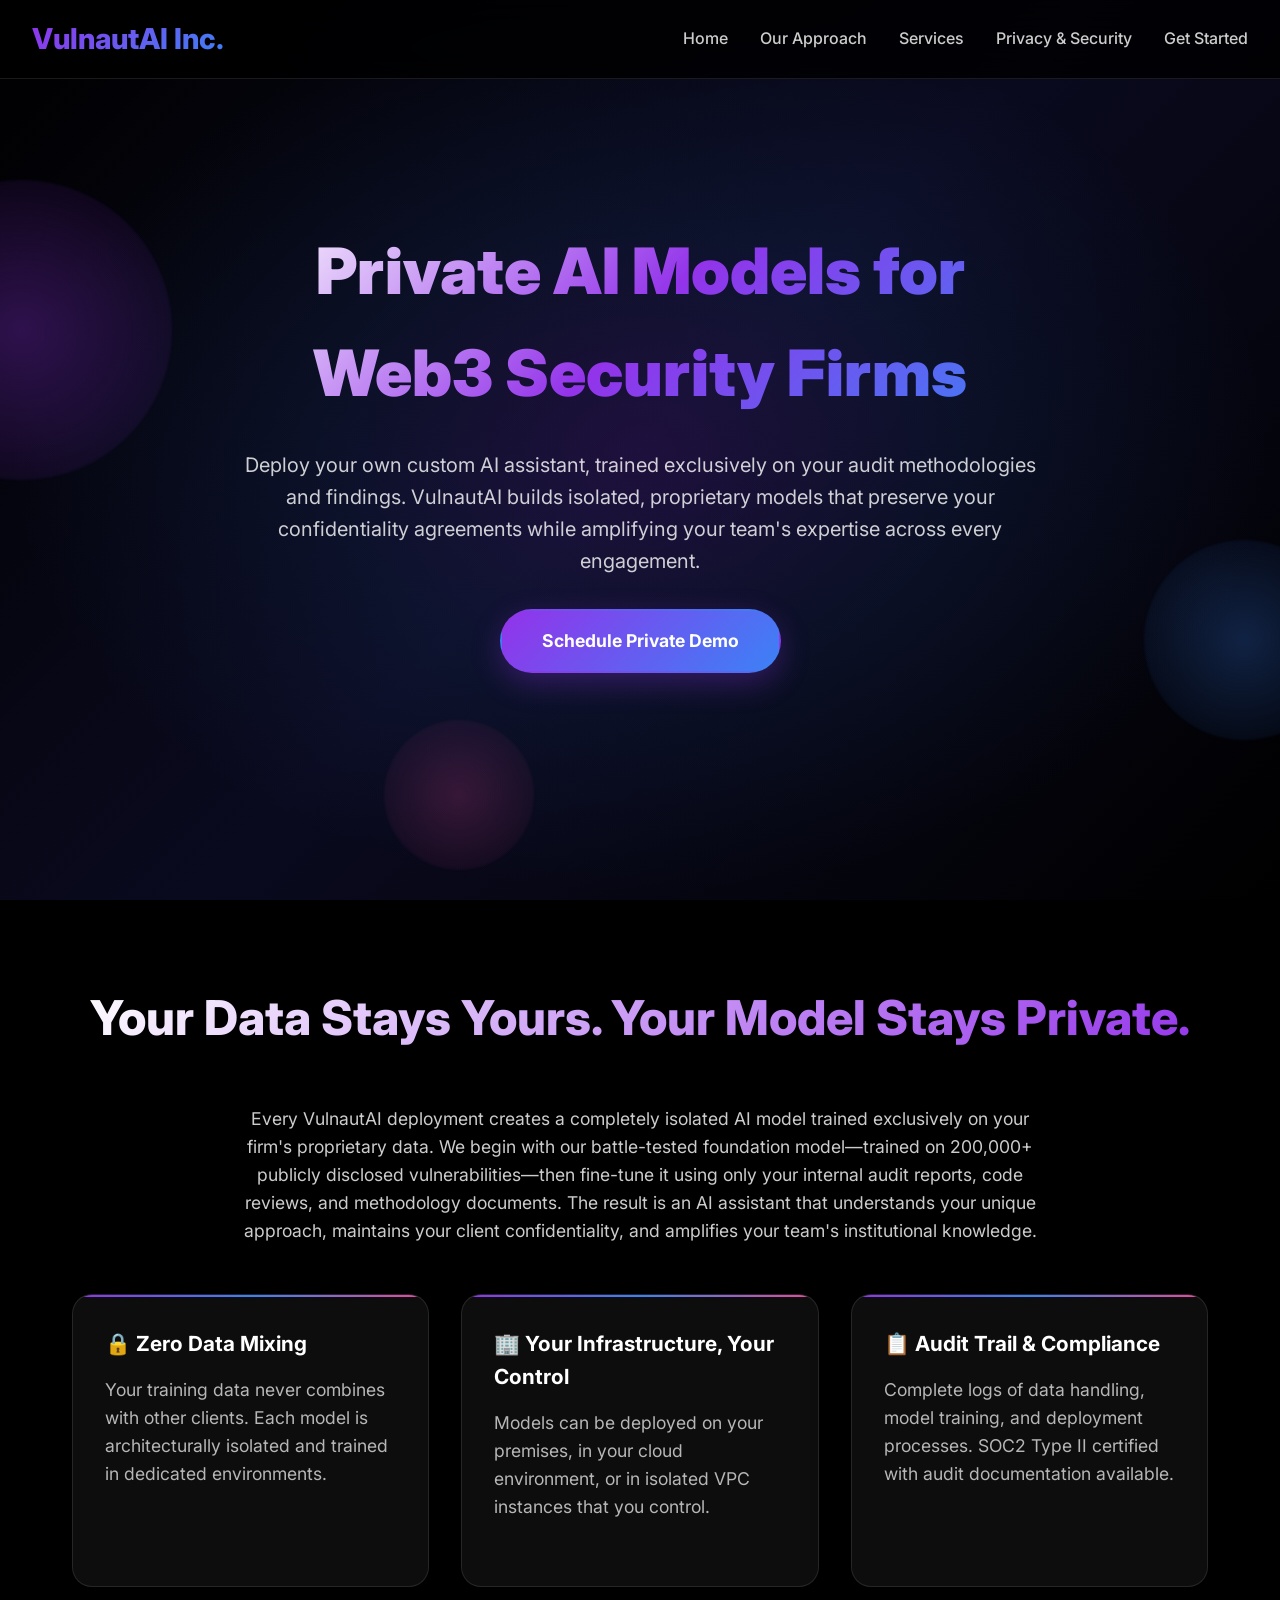
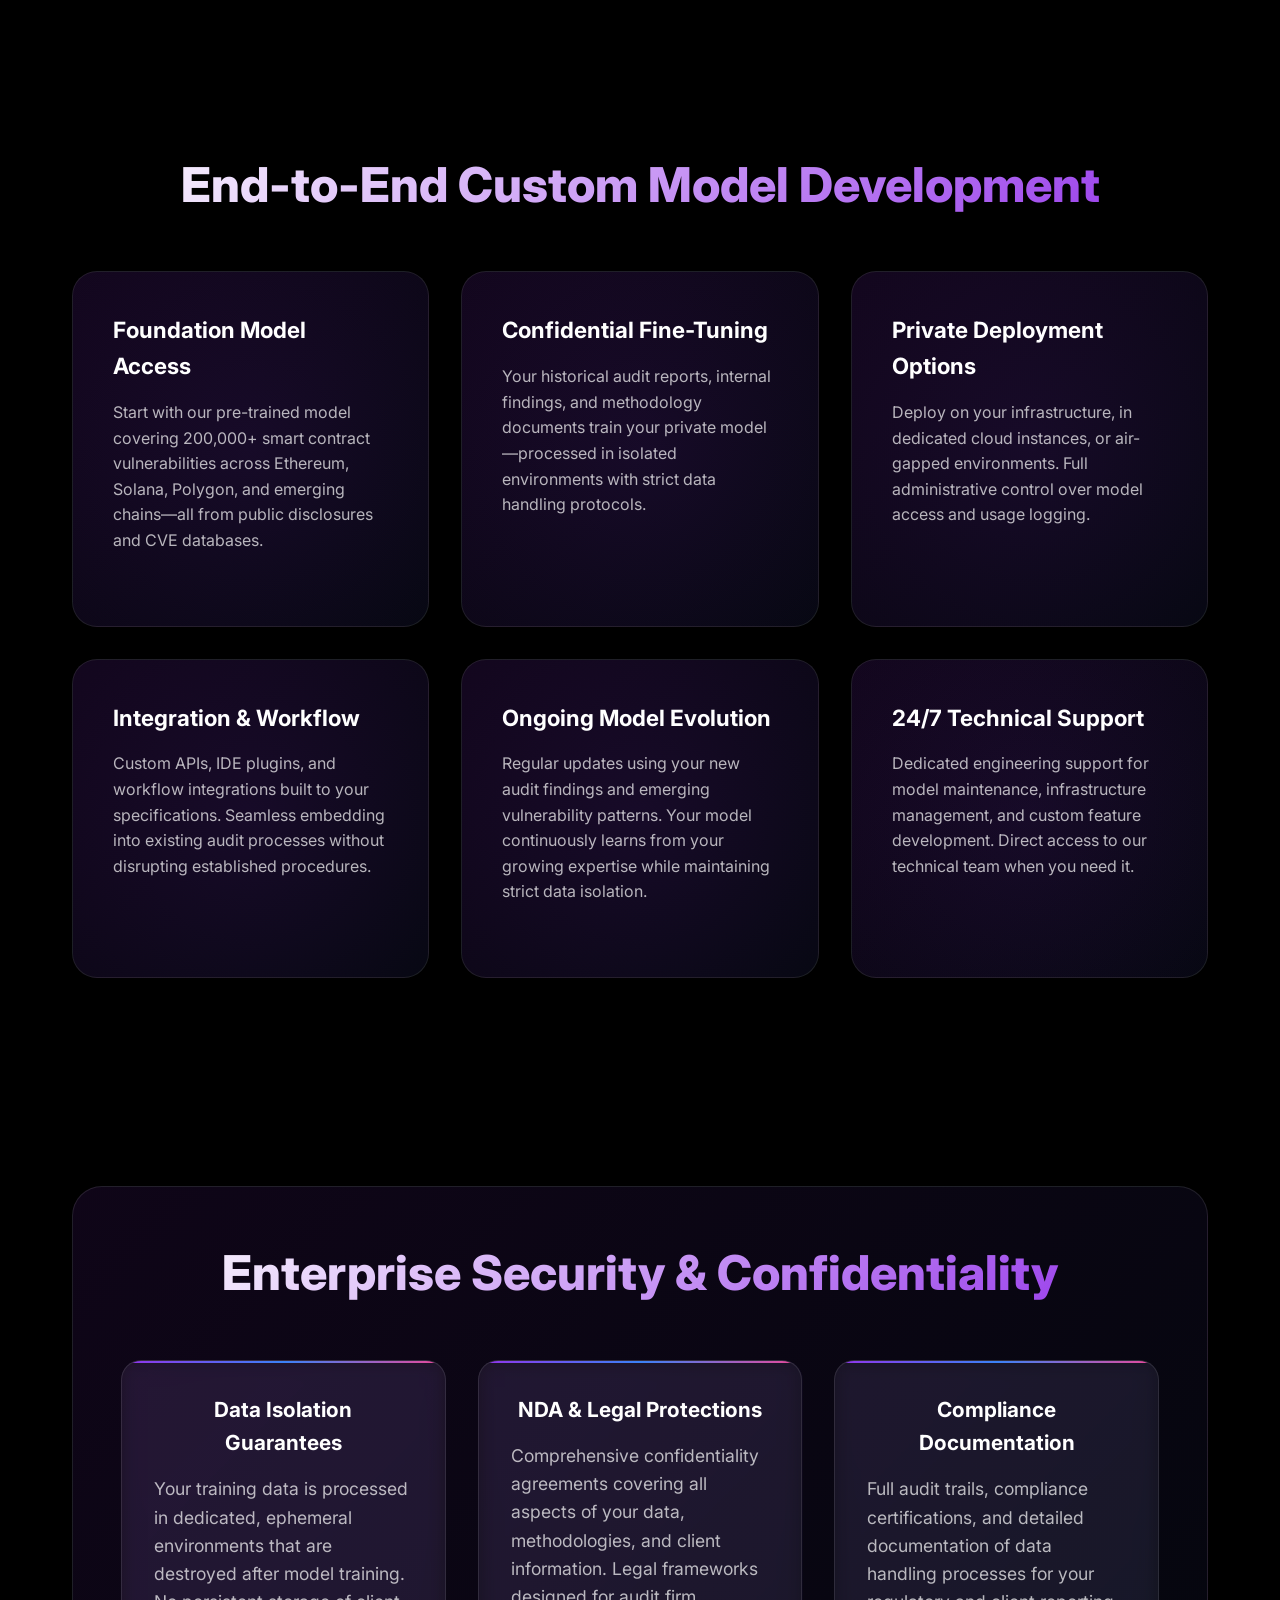
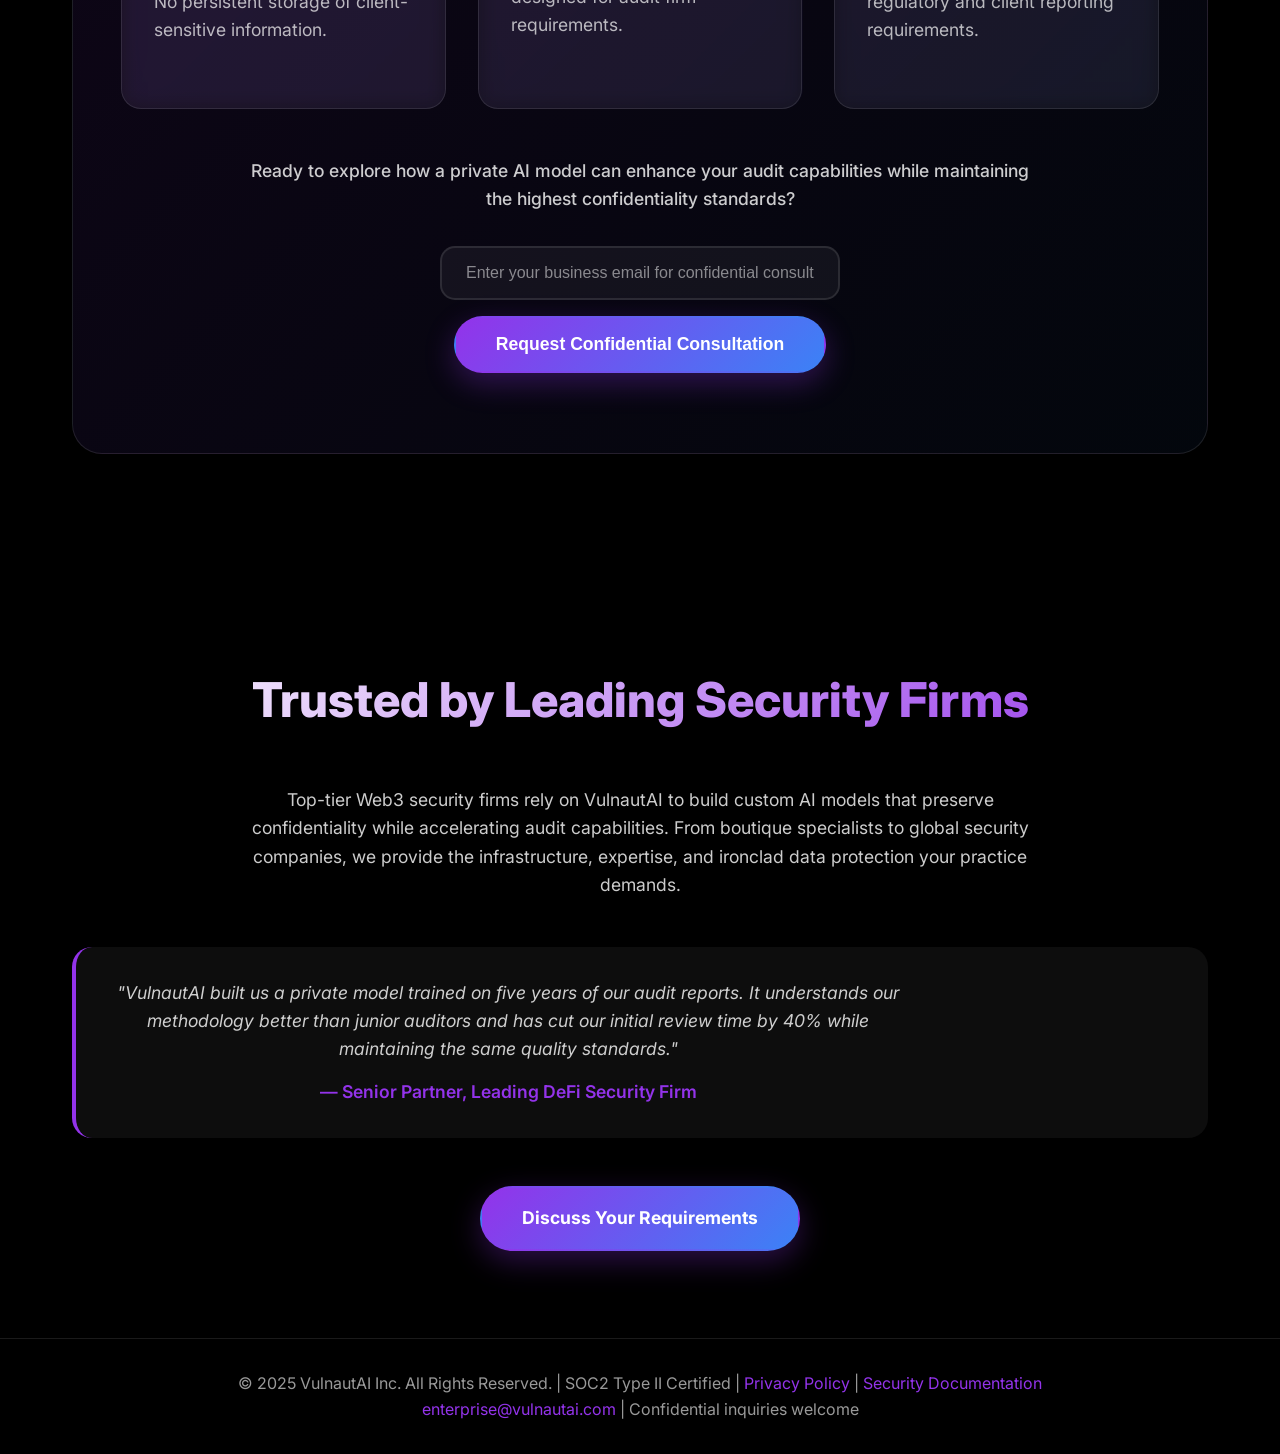
==== index.html @ 88ca1e5f "Added professional polish" ====
<!DOCTYPE html>
<html lang="en">
<head>
    <meta charset="UTF-8">
    <meta name="viewport" content="width=device-width, initial-scale=1.0">
    <title>VulnautAI Inc. - Enterprise AI Models for Web3 Security Firms</title>
    <link rel="icon" type="image/png" href="favicon.png"/>
    <link href="https://fonts.googleapis.com/css2?family=Inter:wght@300;400;500;600;700;800;900&family=JetBrains+Mono:wght@400;500;600;700&display=swap" rel="stylesheet">
    <style>
        /* Reset and base styles */
        * {
            margin: 0;
            padding: 0;
            box-sizing: border-box;
        }

        body {
            font-family: 'Inter', sans-serif;
            background: #000;
            color: #fff;
            overflow-x: hidden;
            line-height: 1.6;
        }

        /* Animated background */
        .bg-animation {
            position: fixed;
            top: 0;
            left: 0;
            width: 100%;
            height: 100%;
            z-index: -1;
            background: radial-gradient(ellipse at center, 
                rgba(147, 51, 234, 0.15) 0%, 
                rgba(59, 130, 246, 0.08) 35%, 
                transparent 70%),
                linear-gradient(135deg, #000 0%, #0a0a1f 50%, #000 100%);
        }

        .floating-orbs {
            position: absolute;
            width: 100%;
            height: 100%;
            overflow: hidden;
        }

        .orb {
            position: absolute;
            border-radius: 50%;
            filter: blur(1px);
            animation: float 8s infinite ease-in-out;
        }

        .orb:nth-child(1) {
            width: 300px;
            height: 300px;
            background: radial-gradient(circle, rgba(147, 51, 234, 0.3), transparent);
            top: 20%;
            left: -10%;
            animation-delay: 0s;
        }

        .orb:nth-child(2) {
            width: 200px;
            height: 200px;
            background: radial-gradient(circle, rgba(59, 130, 246, 0.25), transparent);
            top: 60%;
            right: -5%;
            animation-delay: 2s;
        }

        .orb:nth-child(3) {
            width: 150px;
            height: 150px;
            background: radial-gradient(circle, rgba(236, 72, 153, 0.2), transparent);
            top: 80%;
            left: 30%;
            animation-delay: 4s;
        }

        @keyframes float {
            0%, 100% { transform: translateY(0px) rotate(0deg); }
            25% { transform: translateY(-20px) rotate(90deg); }
            50% { transform: translateY(-10px) rotate(180deg); }
            75% { transform: translateY(-15px) rotate(270deg); }
        }

        /* Header */
        header {
            position: fixed;
            top: 0;
            width: 100%;
            z-index: 1000;
            background: rgba(0, 0, 0, 0.8);
            backdrop-filter: blur(20px);
            border-bottom: 1px solid rgba(255, 255, 255, 0.1);
            transition: all 0.3s ease;
        }

        nav {
            display: flex;
            justify-content: space-between;
            align-items: center;
            padding: 1rem 2rem;
            max-width: 1400px;
            margin: 0 auto;
        }

        .logo {
            font-size: 1.8rem;
            font-weight: 800;
            background: linear-gradient(135deg, #9333ea 0%, #3b82f6 100%);
            -webkit-background-clip: text;
            -webkit-text-fill-color: transparent;
            background-clip: text;
        }

        nav ul {
            display: flex;
            list-style: none;
            gap: 2rem;
        }

        nav a {
            color: rgba(255, 255, 255, 0.8);
            text-decoration: none;
            font-weight: 500;
            transition: all 0.3s ease;
            position: relative;
        }

        nav a::after {
            content: '';
            position: absolute;
            bottom: -5px;
            left: 0;
            width: 0;
            height: 2px;
            background: linear-gradient(90deg, #9333ea, #3b82f6);
            transition: width 0.3s ease;
        }

        nav a:hover {
            color: #fff;
        }

        nav a:hover::after {
            width: 100%;
        }

        /* Hero Section */
        .hero {
            min-height: 100vh;
            display: flex;
            flex-direction: column;
            justify-content: center;
            align-items: center;
            text-align: center;
            padding: 2rem;
            position: relative;
        }

        .hero-content {
            max-width: 800px;
            z-index: 2;
        }

        .hero h1 {
            font-size: clamp(2.5rem, 5vw, 4rem);
            font-weight: 900;
            margin-bottom: 1.5rem;
            background: linear-gradient(135deg, #fff 0%, #9333ea 50%, #3b82f6 100%);
            -webkit-background-clip: text;
            -webkit-text-fill-color: transparent;
            background-clip: text;
            animation: glow 2s ease-in-out infinite alternate;
        }

        @keyframes glow {
            from { filter: drop-shadow(0 0 20px rgba(147, 51, 234, 0.5)); }
            to { filter: drop-shadow(0 0 40px rgba(59, 130, 246, 0.8)); }
        }

        .hero p {
            font-size: 1.25rem;
            color: rgba(255, 255, 255, 0.8);
            margin-bottom: 2rem;
            line-height: 1.6;
        }

        .cta-button {
            display: inline-block;
            padding: 1rem 2.5rem;
            background: linear-gradient(135deg, #9333ea 0%, #3b82f6 100%);
            color: white;
            text-decoration: none;
            border-radius: 50px;
            font-weight: 700;
            font-size: 1.1rem;
            transition: all 0.3s ease;
            box-shadow: 0 10px 30px rgba(147, 51, 234, 0.3);
            border: 2px solid transparent;
            position: relative;
            overflow: hidden;
        }

        .cta-button::before {
            content: '';
            position: absolute;
            top: 0;
            left: -100%;
            width: 100%;
            height: 100%;
            background: linear-gradient(90deg, transparent, rgba(255, 255, 255, 0.3), transparent);
            transition: left 0.5s ease;
        }

        .cta-button:hover::before {
            left: 100%;
        }

        .cta-button:hover {
            transform: translateY(-2px);
            box-shadow: 0 15px 40px rgba(147, 51, 234, 0.4);
        }

        /* Sections */
        .section {
            padding: 5rem 2rem;
            max-width: 1200px;
            margin: 0 auto;
        }

        .section h2 {
            font-size: clamp(2rem, 4vw, 3rem);
            font-weight: 800;
            text-align: center;
            margin-bottom: 3rem;
            background: linear-gradient(135deg, #fff 0%, #9333ea 100%);
            -webkit-background-clip: text;
            -webkit-text-fill-color: transparent;
            background-clip: text;
        }

        .section p {
            font-size: 1.1rem;
            color: rgba(255, 255, 255, 0.8);
            text-align: center;
            max-width: 800px;
            margin: 0 auto 2rem;
        }

        /* Trust points */
        .trust-points {
            display: grid;
            grid-template-columns: repeat(auto-fit, minmax(300px, 1fr));
            gap: 2rem;
            margin-top: 3rem;
        }

        .trust-point {
            background: rgba(255, 255, 255, 0.05);
            backdrop-filter: blur(10px);
            padding: 2rem;
            border-radius: 20px;
            border: 1px solid rgba(255, 255, 255, 0.1);
            transition: all 0.3s ease;
            position: relative;
            overflow: hidden;
        }

        .trust-point::before {
            content: '';
            position: absolute;
            top: 0;
            left: 0;
            width: 100%;
            height: 2px;
            background: linear-gradient(90deg, #9333ea, #3b82f6, #ec4899);
        }

        .trust-point:hover {
            transform: translateY(-5px);
            background: rgba(255, 255, 255, 0.08);
            box-shadow: 0 20px 40px rgba(147, 51, 234, 0.2);
        }

        .trust-point h3 {
            font-size: 1.3rem;
            font-weight: 700;
            margin-bottom: 1rem;
            color: #fff;
        }

        .trust-point p {
            color: rgba(255, 255, 255, 0.7);
            text-align: left;
        }

        /* Services grid */
        .services-grid {
            display: grid;
            grid-template-columns: repeat(auto-fit, minmax(350px, 1fr));
            gap: 2rem;
            margin-top: 3rem;
        }

        .service-card {
            background: linear-gradient(135deg, 
                rgba(147, 51, 234, 0.1) 0%, 
                rgba(59, 130, 246, 0.05) 100%);
            backdrop-filter: blur(20px);
            padding: 2.5rem;
            border-radius: 25px;
            border: 1px solid rgba(255, 255, 255, 0.1);
            transition: all 0.4s ease;
            position: relative;
            overflow: hidden;
        }

        .service-card::before {
            content: '';
            position: absolute;
            top: -50%;
            left: -50%;
            width: 200%;
            height: 200%;
            background: radial-gradient(circle, rgba(147, 51, 234, 0.1), transparent 70%);
            transition: all 0.4s ease;
            z-index: -1;
        }

        .service-card:hover::before {
            top: -60%;
            left: -60%;
        }

        .service-card:hover {
            transform: translateY(-10px);
            border-color: rgba(147, 51, 234, 0.3);
            box-shadow: 0 25px 50px rgba(147, 51, 234, 0.2);
        }

        .service-card h3 {
            font-size: 1.4rem;
            font-weight: 700;
            margin-bottom: 1rem;
            color: #fff;
        }

        .service-card p {
            color: rgba(255, 255, 255, 0.7);
            text-align: left;
            font-size: 1rem;
        }

        /* Form section */
        .form-section {
            background: linear-gradient(135deg, 
                rgba(147, 51, 234, 0.1) 0%, 
                rgba(59, 130, 246, 0.05) 100%);
            backdrop-filter: blur(20px);
            border-radius: 30px;
            border: 1px solid rgba(255, 255, 255, 0.1);
            padding: 3rem;
            margin: 3rem 0;
            text-align: center;
        }

        .form-section form {
            max-width: 400px;
            margin: 2rem auto;
        }

        .form-section input {
            width: 100%;
            padding: 1rem 1.5rem;
            background: rgba(255, 255, 255, 0.05);
            border: 2px solid rgba(255, 255, 255, 0.1);
            border-radius: 15px;
            color: white;
            font-size: 1rem;
            margin-bottom: 1rem;
            transition: all 0.3s ease;
        }

        .form-section input:focus {
            outline: none;
            border-color: #9333ea;
            background: rgba(255, 255, 255, 0.08);
            box-shadow: 0 0 20px rgba(147, 51, 234, 0.3);
        }

        .form-section input::placeholder {
            color: rgba(255, 255, 255, 0.5);
        }

        .testimonial {
            background: rgba(255, 255, 255, 0.05);
            backdrop-filter: blur(10px);
            padding: 2rem;
            border-radius: 20px;
            border-left: 4px solid #9333ea;
            margin: 3rem 0;
            font-style: italic;
        }

        /* Footer */
        footer {
            background: rgba(0, 0, 0, 0.8);
            backdrop-filter: blur(20px);
            padding: 2rem;
            text-align: center;
            border-top: 1px solid rgba(255, 255, 255, 0.1);
            color: rgba(255, 255, 255, 0.6);
        }

        footer a {
            color: #9333ea;
            text-decoration: none;
            transition: color 0.3s ease;
        }

        footer a:hover {
            color: #3b82f6;
        }

        /* Mobile responsiveness */
        @media (max-width: 768px) {
            nav {
                padding: 1rem;
            }
            
            nav ul {
                gap: 1rem;
            }
            
            .hero {
                padding: 1rem;
            }
            
            .section {
                padding: 3rem 1rem;
            }
            
            .services-grid {
                grid-template-columns: 1fr;
            }
            
            .trust-points {
                grid-template-columns: 1fr;
            }
        }

        /* Smooth scrolling */
        html {
            scroll-behavior: smooth;
        }

        /* Custom scrollbar */
        ::-webkit-scrollbar {
            width: 8px;
        }

        ::-webkit-scrollbar-track {
            background: #000;
        }

        ::-webkit-scrollbar-thumb {
            background: linear-gradient(135deg, #9333ea, #3b82f6);
            border-radius: 4px;
        }

        ::-webkit-scrollbar-thumb:hover {
            background: linear-gradient(135deg, #a855f7, #60a5fa);
        }
    </style>
</head>
<body>
    <div class="bg-animation">
        <div class="floating-orbs">
            <div class="orb"></div>
            <div class="orb"></div>
            <div class="orb"></div>
        </div>
    </div>

    <!-- Header -->
    <header>
        <nav>
            <div class="logo">VulnautAI Inc.</div>
            <ul>
                <li><a href="#home">Home</a></li>
                <li><a href="#approach">Our Approach</a></li>
                <li><a href="#services">Services</a></li>
                <li><a href="#security">Privacy & Security</a></li>
                <li><a href="#connect">Get Started</a></li>
            </ul>
        </nav>
    </header>

    <!-- Hero Section -->
    <section id="home" class="hero">
        <div class="hero-content">
            <h1>Private AI Models for Web3 Security Firms</h1>
            <p>Deploy your own custom AI assistant, trained exclusively on your audit methodologies and findings. VulnautAI builds isolated, proprietary models that preserve your confidentiality agreements while amplifying your team's expertise across every engagement.</p>
            <a href="https://calendly.com/matt-vulnautai/30min" class="cta-button">Schedule Private Demo</a>
        </div>
    </section>

    <!-- Approach Section -->
    <section id="approach" class="section">
        <h2>Your Data Stays Yours. Your Model Stays Private.</h2>
        <p>Every VulnautAI deployment creates a completely isolated AI model trained exclusively on your firm's proprietary data. We begin with our battle-tested foundation model—trained on 200,000+ publicly disclosed vulnerabilities—then fine-tune it using only your internal audit reports, code reviews, and methodology documents. The result is an AI assistant that understands your unique approach, maintains your client confidentiality, and amplifies your team's institutional knowledge.</p>
        
        <div class="trust-points">
            <div class="trust-point">
                <h3>🔒 Zero Data Mixing</h3>
                <p>Your training data never combines with other clients. Each model is architecturally isolated and trained in dedicated environments.</p>
            </div>
            <div class="trust-point">
                <h3>🏢 Your Infrastructure, Your Control</h3>
                <p>Models can be deployed on your premises, in your cloud environment, or in isolated VPC instances that you control.</p>
            </div>
            <div class="trust-point">
                <h3>📋 Audit Trail & Compliance</h3>
                <p>Complete logs of data handling, model training, and deployment processes. SOC2 Type II certified with audit documentation available.</p>
            </div>
        </div>
    </section>

    <!-- Services Section -->
    <section id="services" class="section">
        <h2>End-to-End Custom Model Development</h2>
        <div class="services-grid">
            <div class="service-card">
                <h3>Foundation Model Access</h3>
                <p>Start with our pre-trained model covering 200,000+ smart contract vulnerabilities across Ethereum, Solana, Polygon, and emerging chains—all from public disclosures and CVE databases.</p>
            </div>
            <div class="service-card">
                <h3>Confidential Fine-Tuning</h3>
                <p>Your historical audit reports, internal findings, and methodology documents train your private model—processed in isolated environments with strict data handling protocols.</p>
            </div>
            <div class="service-card">
                <h3>Private Deployment Options</h3>
                <p>Deploy on your infrastructure, in dedicated cloud instances, or air-gapped environments. Full administrative control over model access and usage logging.</p>
            </div>
            <div class="service-card">
                <h3>Integration & Workflow</h3>
                <p>Custom APIs, IDE plugins, and workflow integrations built to your specifications. Seamless embedding into existing audit processes without disrupting established procedures.</p>
            </div>
            <div class="service-card">
                <h3>Ongoing Model Evolution</h3>
                <p>Regular updates using your new audit findings and emerging vulnerability patterns. Your model continuously learns from your growing expertise while maintaining strict data isolation.</p>
            </div>
            <div class="service-card">
                <h3>24/7 Technical Support</h3>
                <p>Dedicated engineering support for model maintenance, infrastructure management, and custom feature development. Direct access to our technical team when you need it.</p>
            </div>
        </div>
    </section>

    <!-- Security Section -->
    <section id="security" class="section">
        <div class="form-section">
            <h2>Enterprise Security & Confidentiality</h2>
            <div class="trust-points">
                <div class="trust-point">
                    <h3>Data Isolation Guarantees</h3>
                    <p>Your training data is processed in dedicated, ephemeral environments that are destroyed after model training. No persistent storage of client-sensitive information.</p>
                </div>
                <div class="trust-point">
                    <h3>NDA & Legal Protections</h3>
                    <p>Comprehensive confidentiality agreements covering all aspects of your data, methodologies, and client information. Legal frameworks designed for audit firm requirements.</p>
                </div>
                <div class="trust-point">
                    <h3>Compliance Documentation</h3>
                    <p>Full audit trails, compliance certifications, and detailed documentation of data handling processes for your regulatory and client reporting requirements.</p>
                </div>
            </div>
            
            <p style="margin-top: 3rem; font-weight: 500; font-size: 1.1rem;">
                Ready to explore how a private AI model can enhance your audit capabilities while maintaining the highest confidentiality standards?
            </p>
            
            <form 
              action="https://docs.google.com/forms/d/1ZzXvONjDc6UuIdNzsk_VhUL-uqfkQpL7TNCrUVBEZjs/formResponse" 
              method="POST" 
              target="hidden_iframe" 
              onsubmit="showThankYou()">
                <input 
                  type="email" 
                  name="entry.916841319" 
                  placeholder="Enter your business email for confidential consultation" 
                  required>
                <button type="submit" class="cta-button">Request Confidential Consultation</button>
            </form>
            <iframe name="hidden_iframe" id="hidden_iframe" style="display:none;"></iframe>
            <div id="whitelist-success" style="display:none; color: #25b45b; margin-top: 15px; font-weight: 600;">
                Thank you. A senior team member will contact you within 24 hours to discuss your requirements under NDA.
            </div>
        </div>
    </section>

    <script>
    function showThankYou() {
        setTimeout(function() {
            document.querySelector('form[action^="https://docs.google.com/forms"]').style.display = 'none';
            document.getElementById('whitelist-success').style.display = 'block';
        }, 250);
    }
    </script>

    <!-- Connect Section -->
    <section id="connect" class="section">
        <h2>Trusted by Leading Security Firms</h2>
        <p>Top-tier Web3 security firms rely on VulnautAI to build custom AI models that preserve confidentiality while accelerating audit capabilities. From boutique specialists to global security companies, we provide the infrastructure, expertise, and ironclad data protection your practice demands.</p>
        
        <div class="testimonial">
            <p style="margin: 0; font-size: 1.1rem; color: rgba(255, 255, 255, 0.8);">
                "VulnautAI built us a private model trained on five years of our audit reports. It understands our methodology better than junior auditors and has cut our initial review time by 40% while maintaining the same quality standards."
            </p>
            <p style="margin: 15px 0 0 0; font-weight: 600; color: #9333ea; font-style: normal;">
                — Senior Partner, Leading DeFi Security Firm
            </p>
        </div>
        
        <div style="text-align: center;">
            <a href="mailto:enterprise@vulnautai.com" class="cta-button">Discuss Your Requirements</a>
        </div>
    </section>

    <!-- Footer -->
    <footer>
        <p>&copy; 2025 VulnautAI Inc. All Rights Reserved. | SOC2 Type II Certified | <a href="#">Privacy Policy</a> | <a href="#">Security Documentation</a></p>
        <p><a href="mailto:enterprise@vulnautai.com">enterprise@vulnautai.com</a> | Confidential inquiries welcome</p>
    </footer>
</body>
</html>
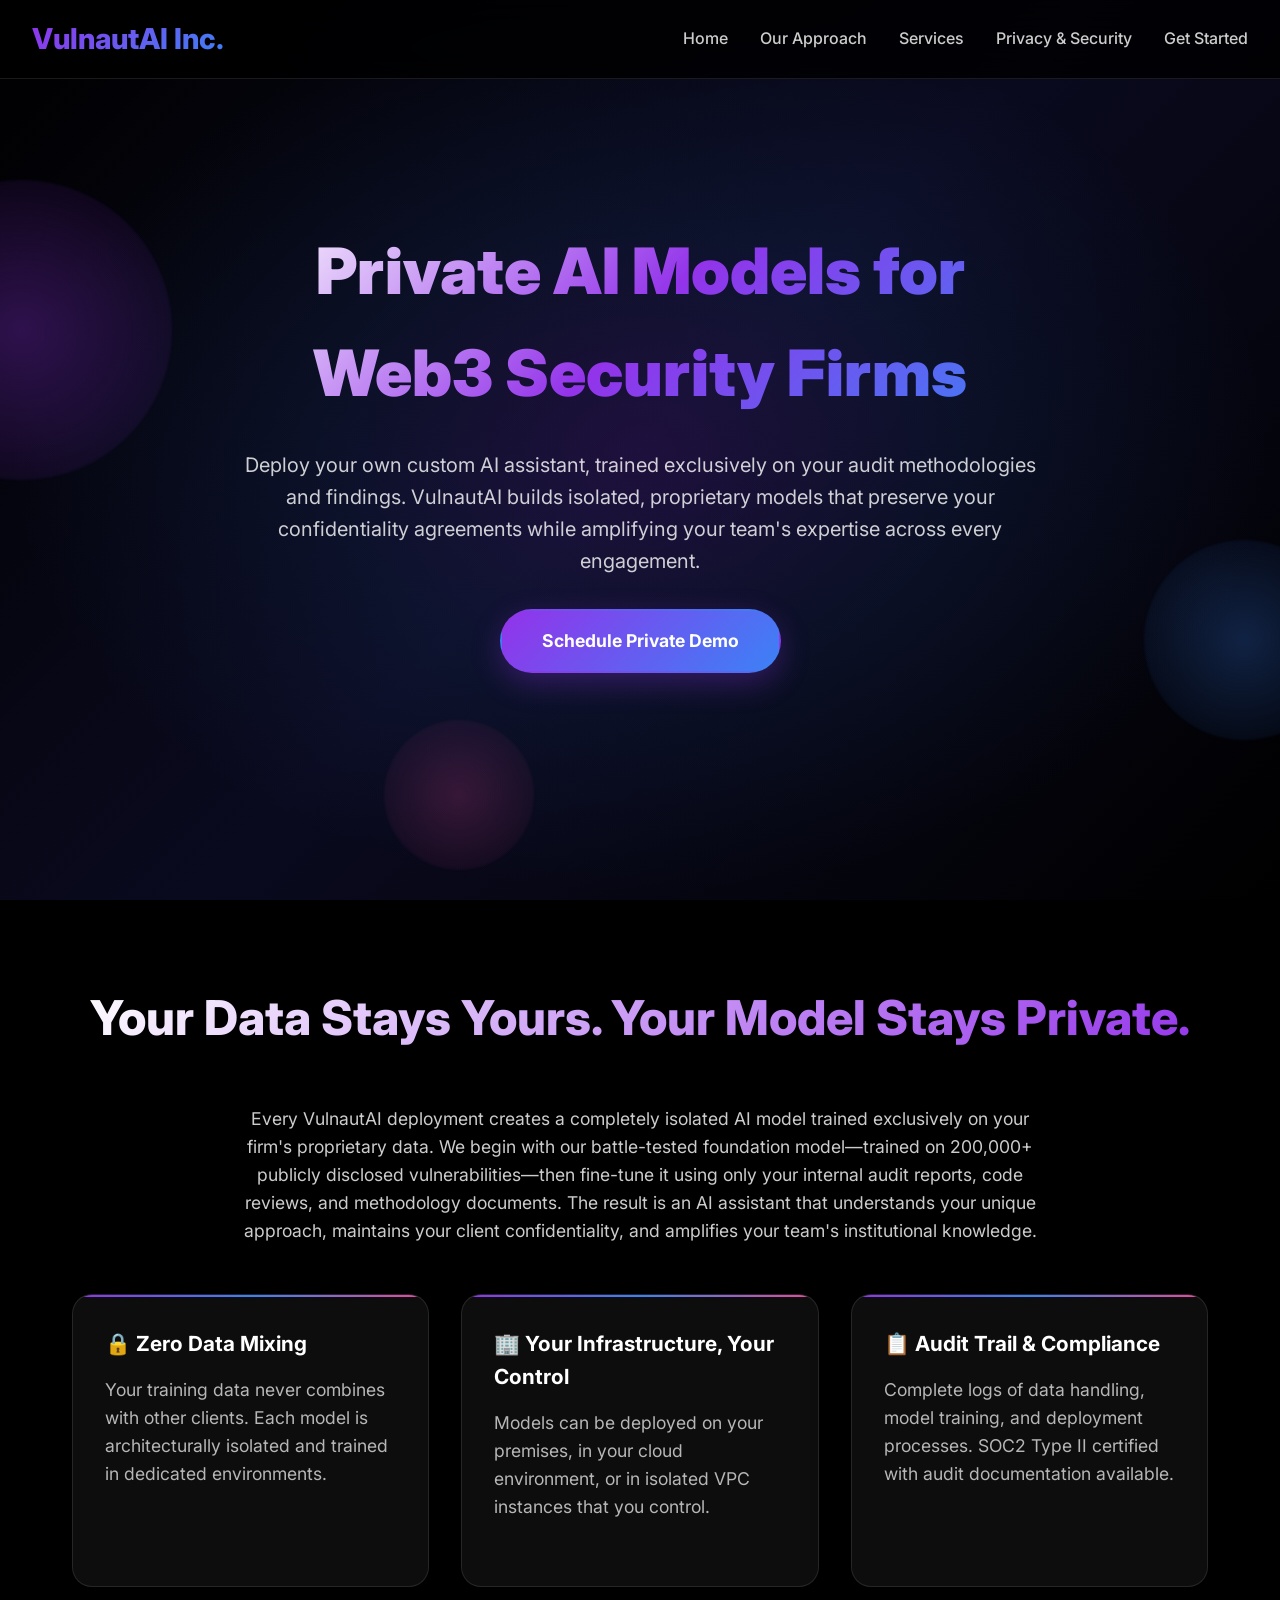
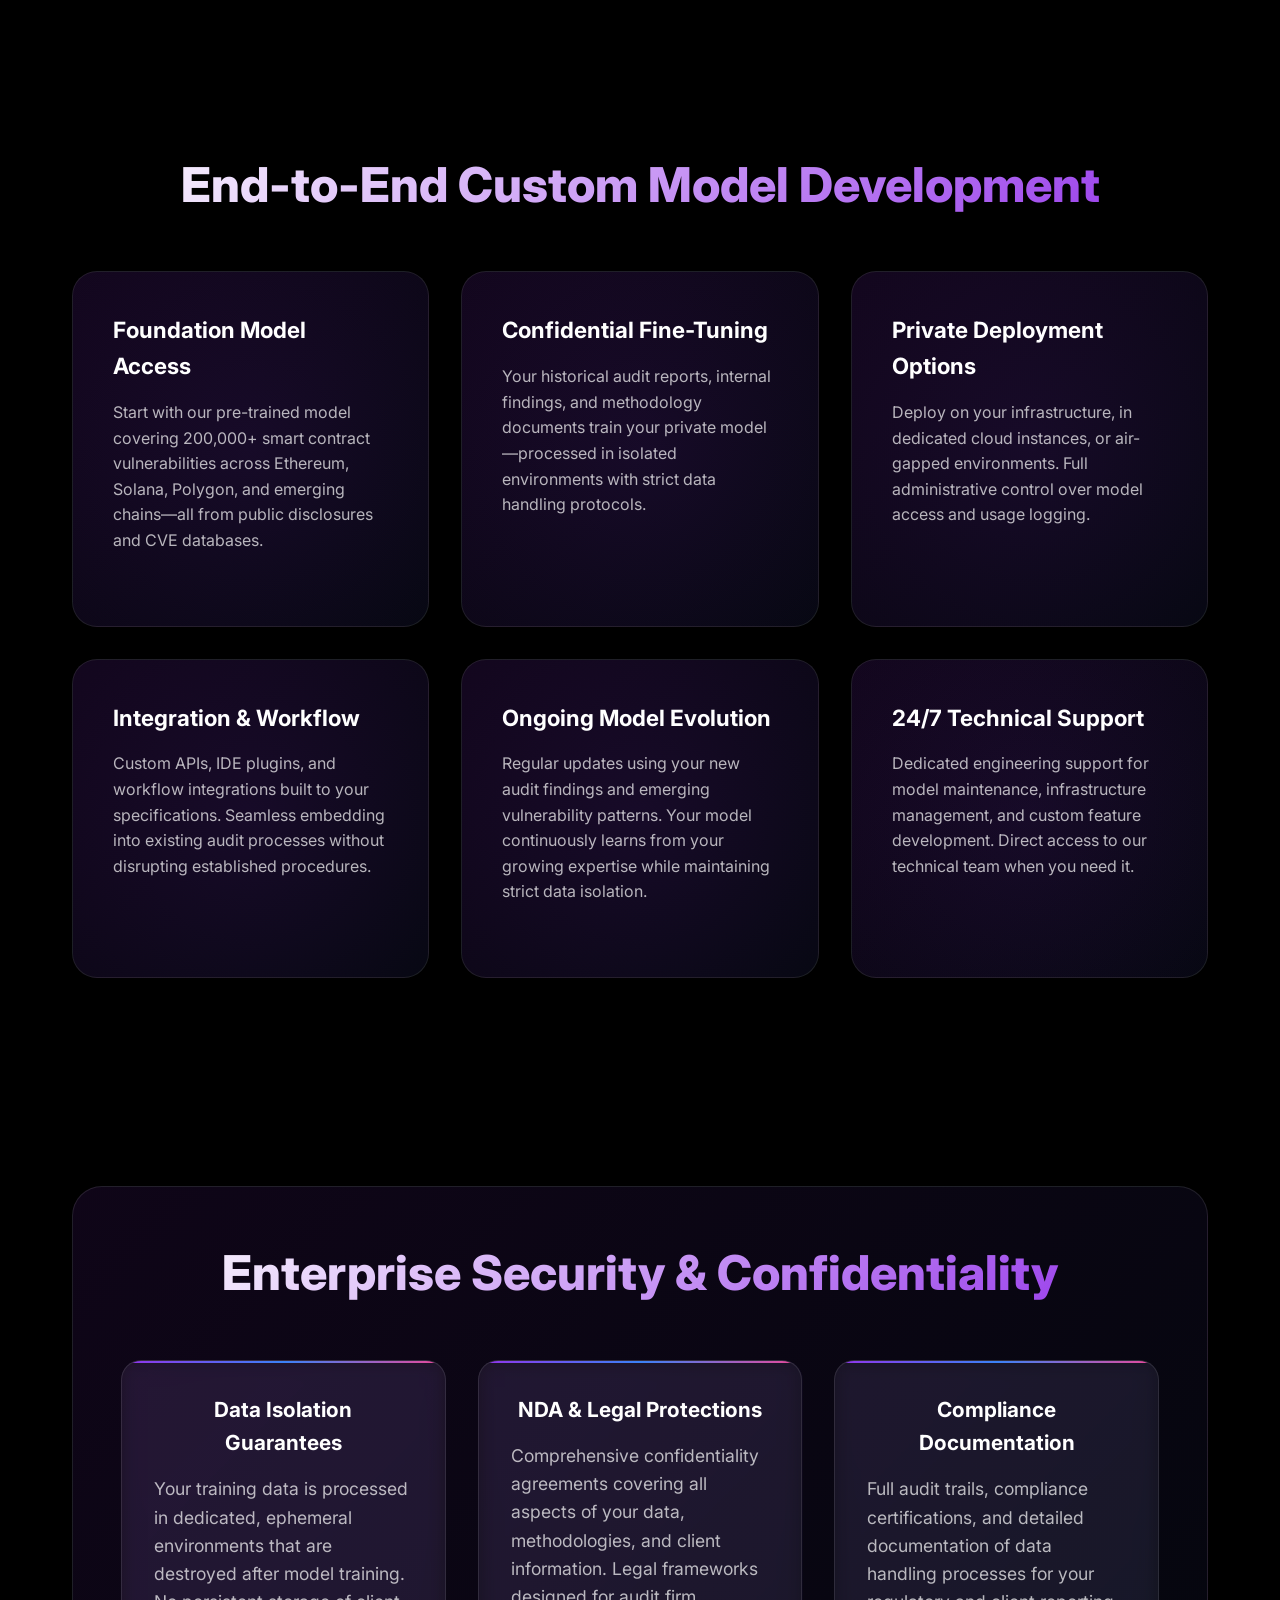
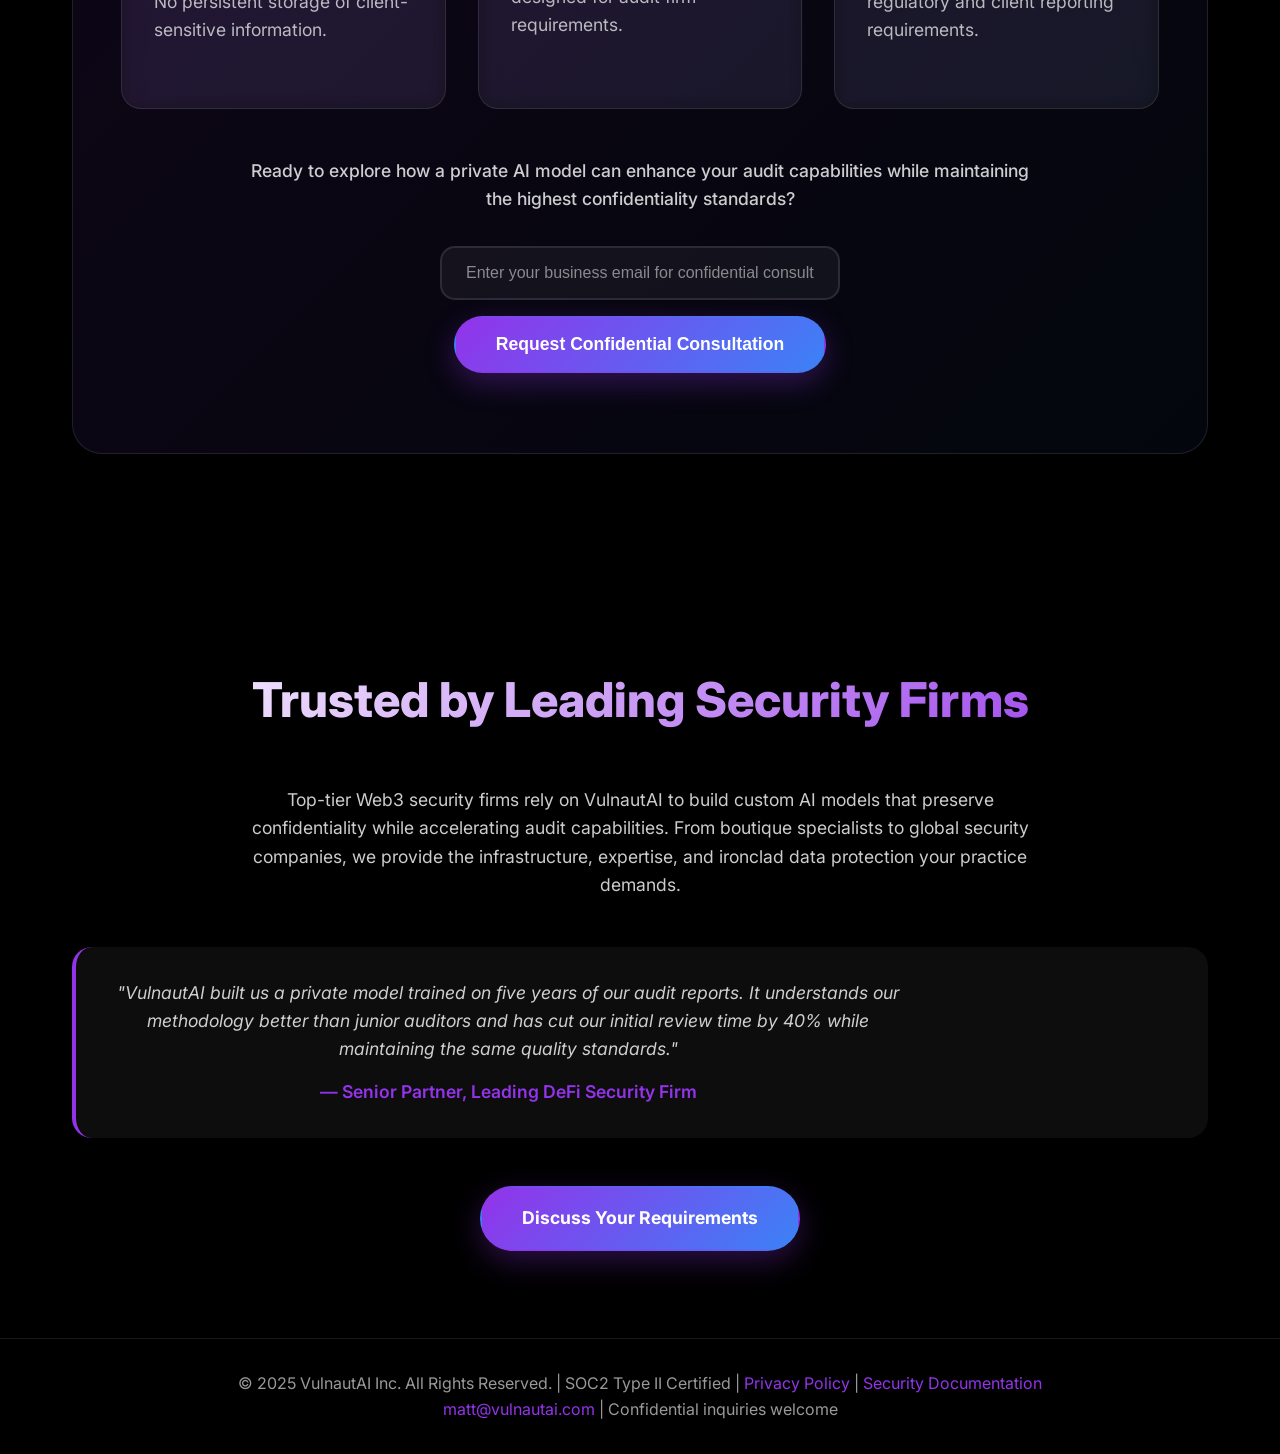
==== commit 06f95594: "changed email contact" ====
--- a/index.html
+++ b/index.html
@@ -633,7 +633,7 @@
     <!-- Footer -->
     <footer>
         <p>&copy; 2025 VulnautAI Inc. All Rights Reserved. | SOC2 Type II Certified | <a href="#">Privacy Policy</a> | <a href="#">Security Documentation</a></p>
-        <p><a href="mailto:enterprise@vulnautai.com">enterprise@vulnautai.com</a> | Confidential inquiries welcome</p>
+        <p><a href="mailto:enterprise@vulnautai.com">matt@vulnautai.com</a> | Confidential inquiries welcome</p>
     </footer>
 </body>
 </html>
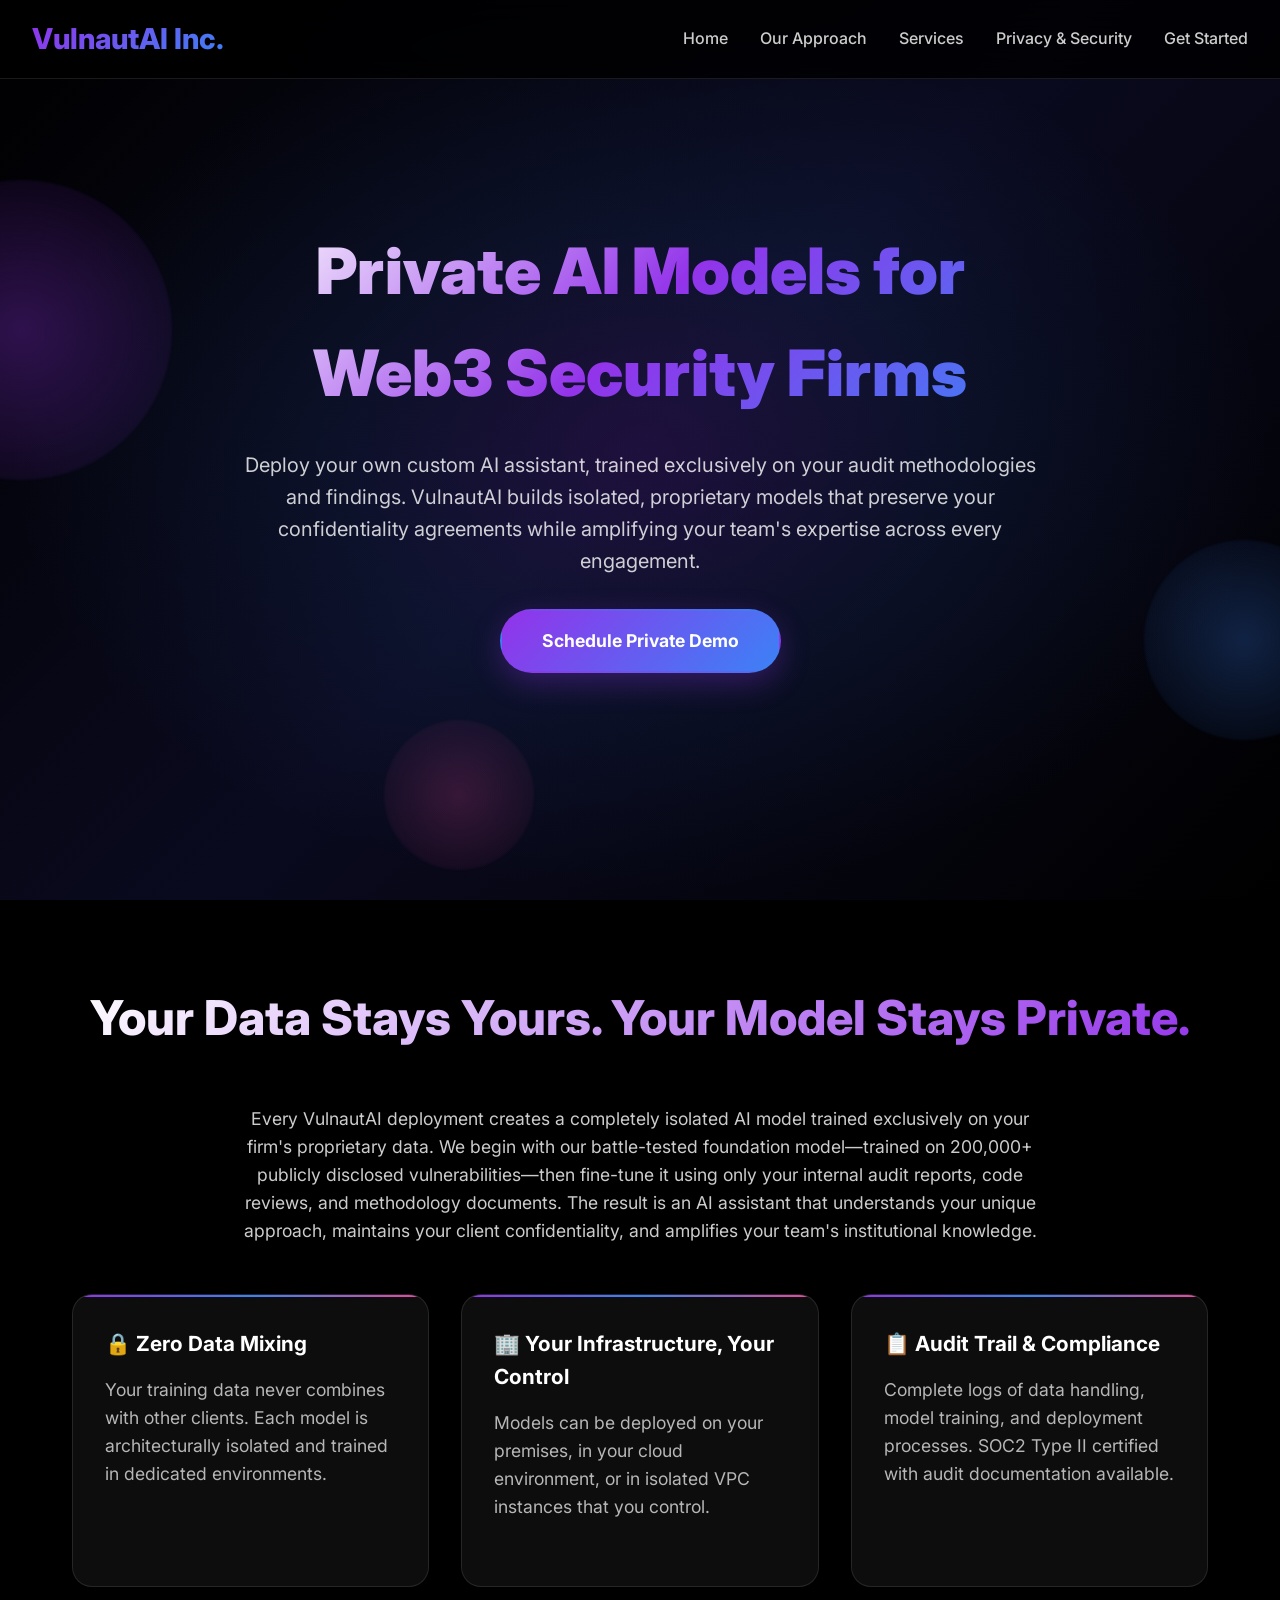
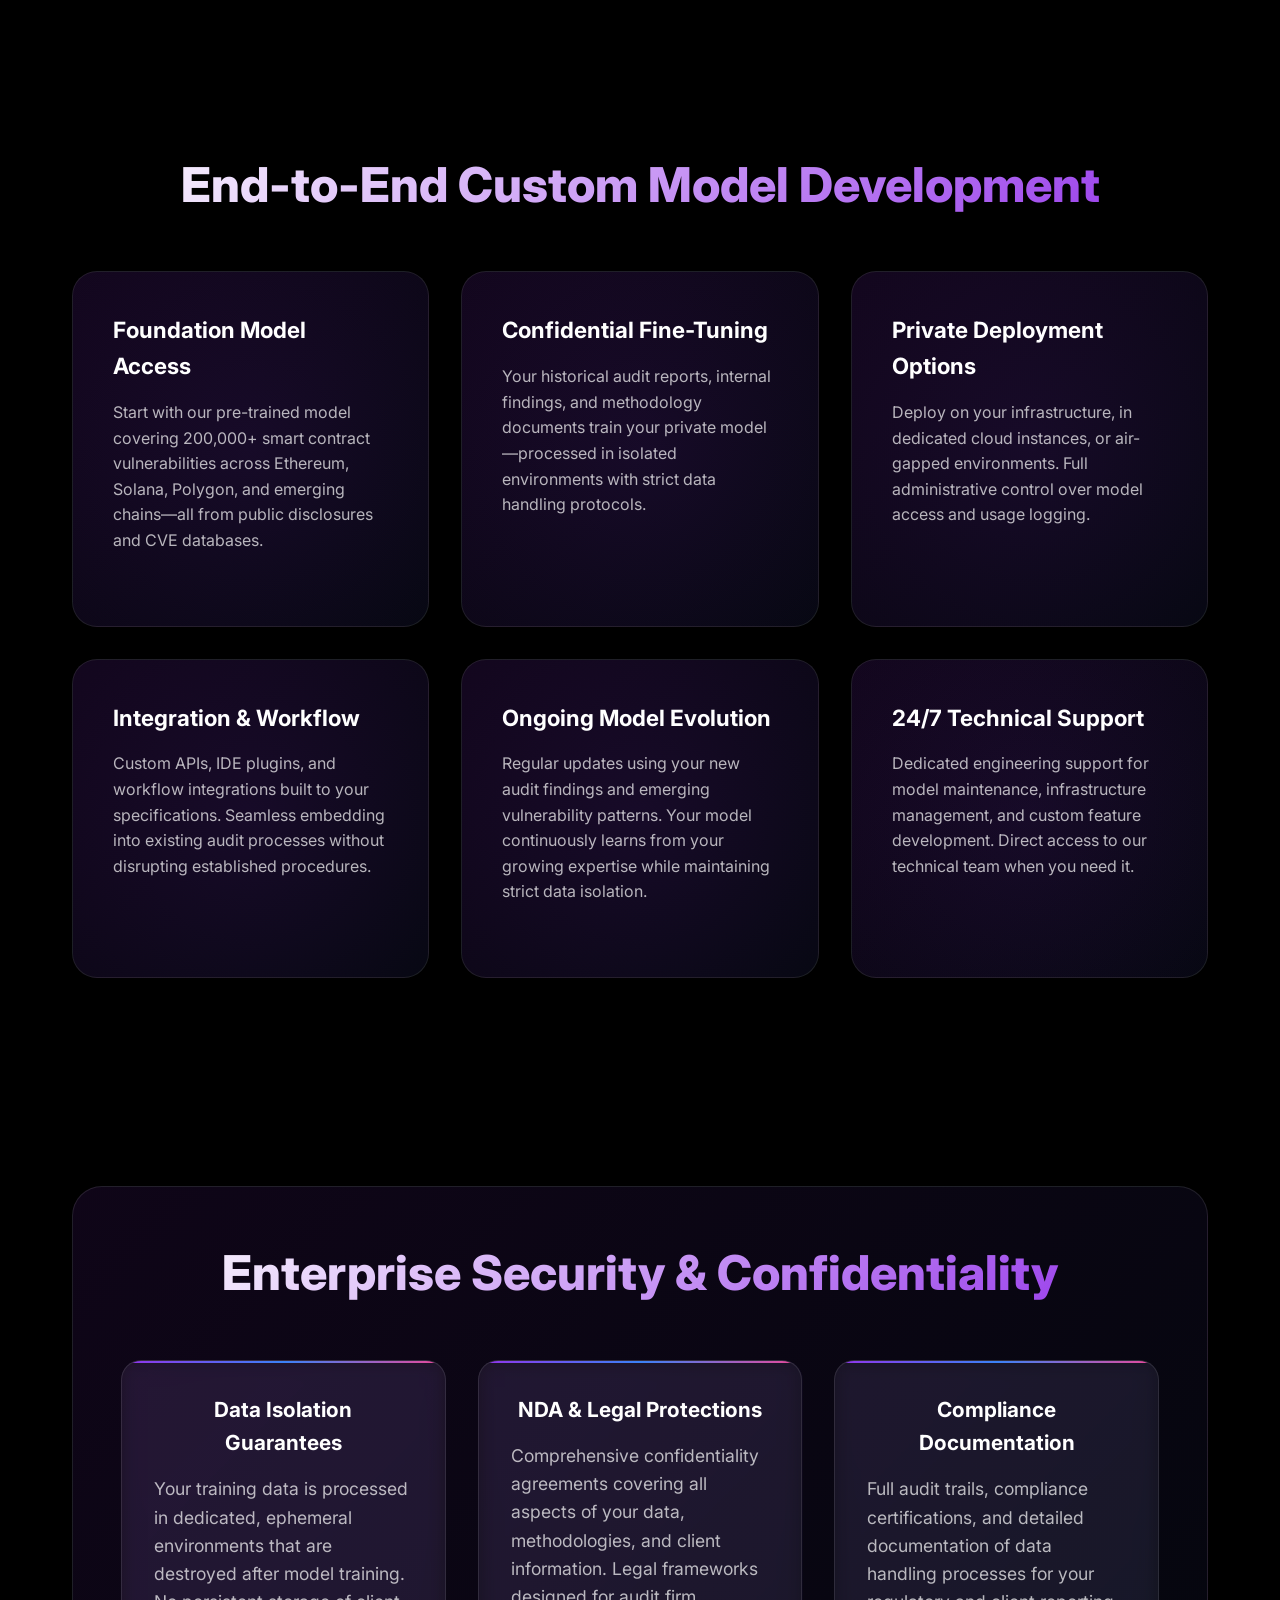
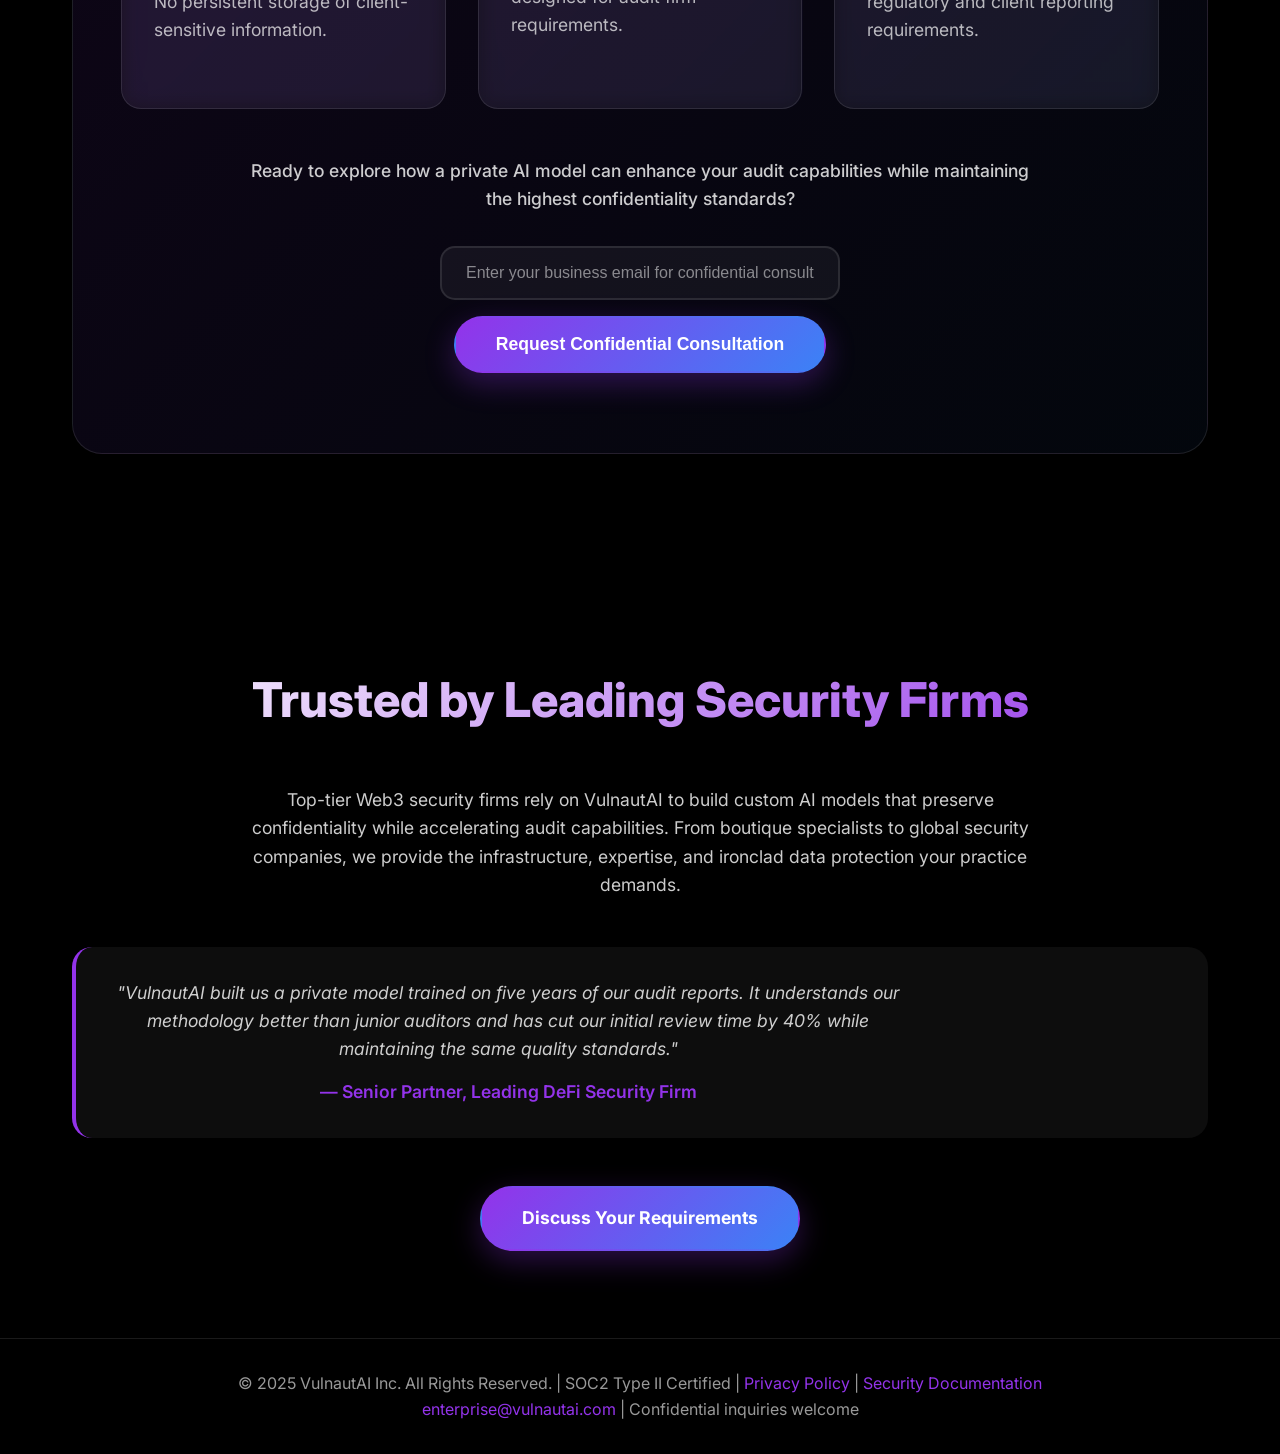
==== commit 6b576d0b: "Fixed for mobile" ====
--- a/index.html
+++ b/index.html
@@ -633,7 +633,7 @@
     <!-- Footer -->
     <footer>
         <p>&copy; 2025 VulnautAI Inc. All Rights Reserved. | SOC2 Type II Certified | <a href="#">Privacy Policy</a> | <a href="#">Security Documentation</a></p>
-        <p><a href="mailto:enterprise@vulnautai.com">matt@vulnautai.com</a> | Confidential inquiries welcome</p>
+        <p><a href="mailto:enterprise@vulnautai.com">enterprise@vulnautai.com</a> | Confidential inquiries welcome</p>
     </footer>
 </body>
 </html>
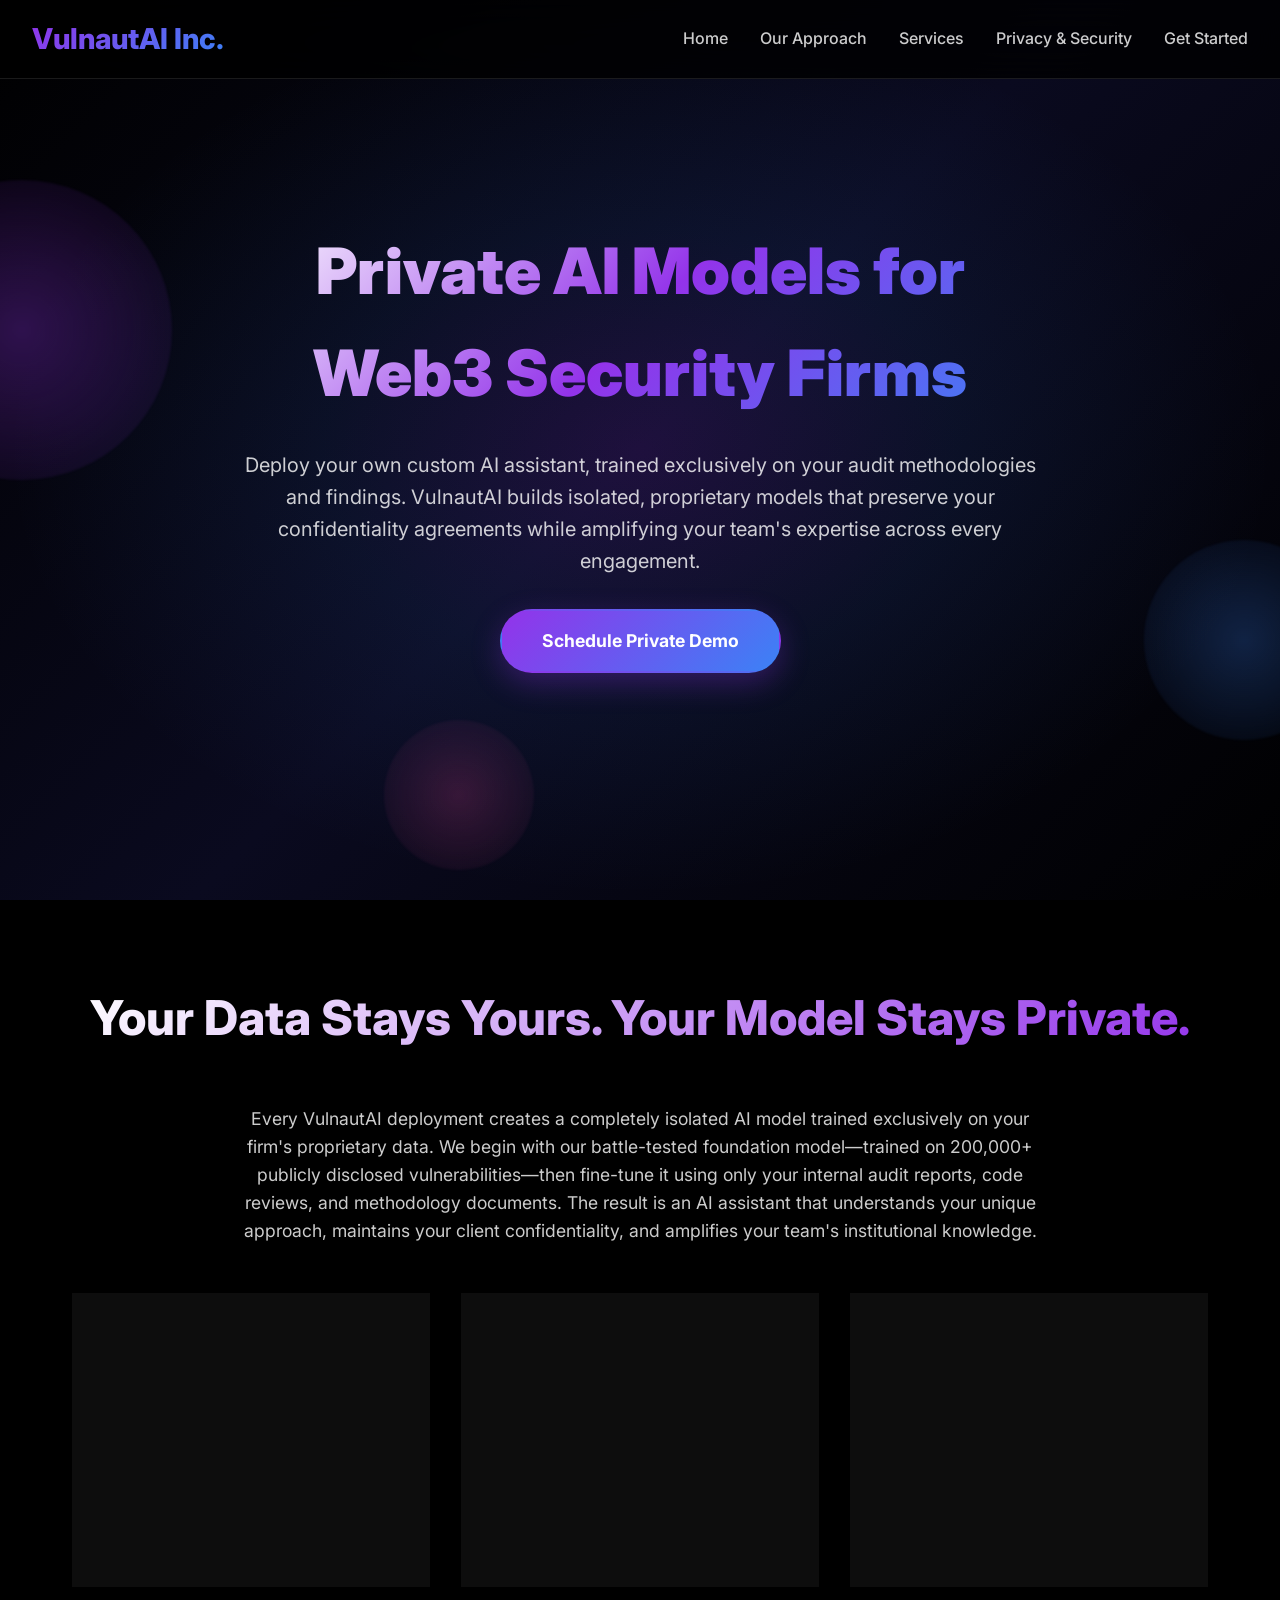
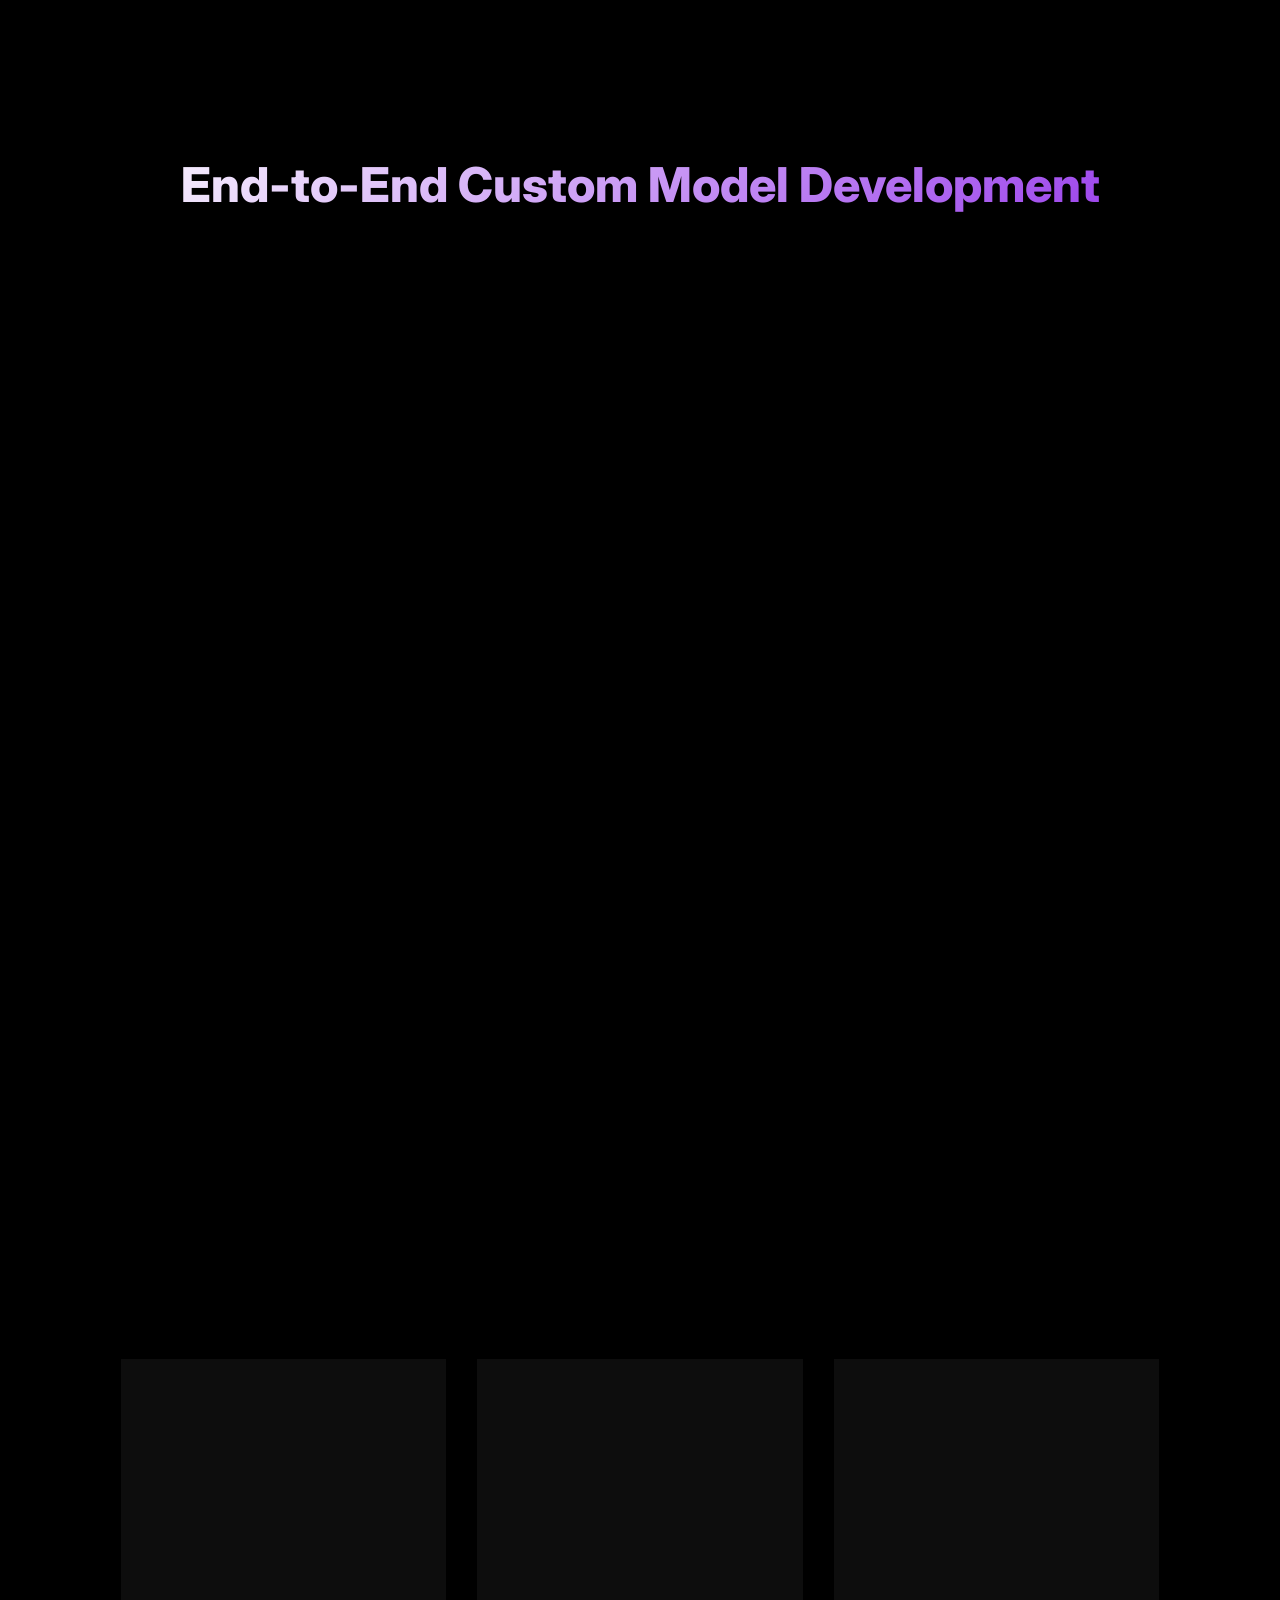
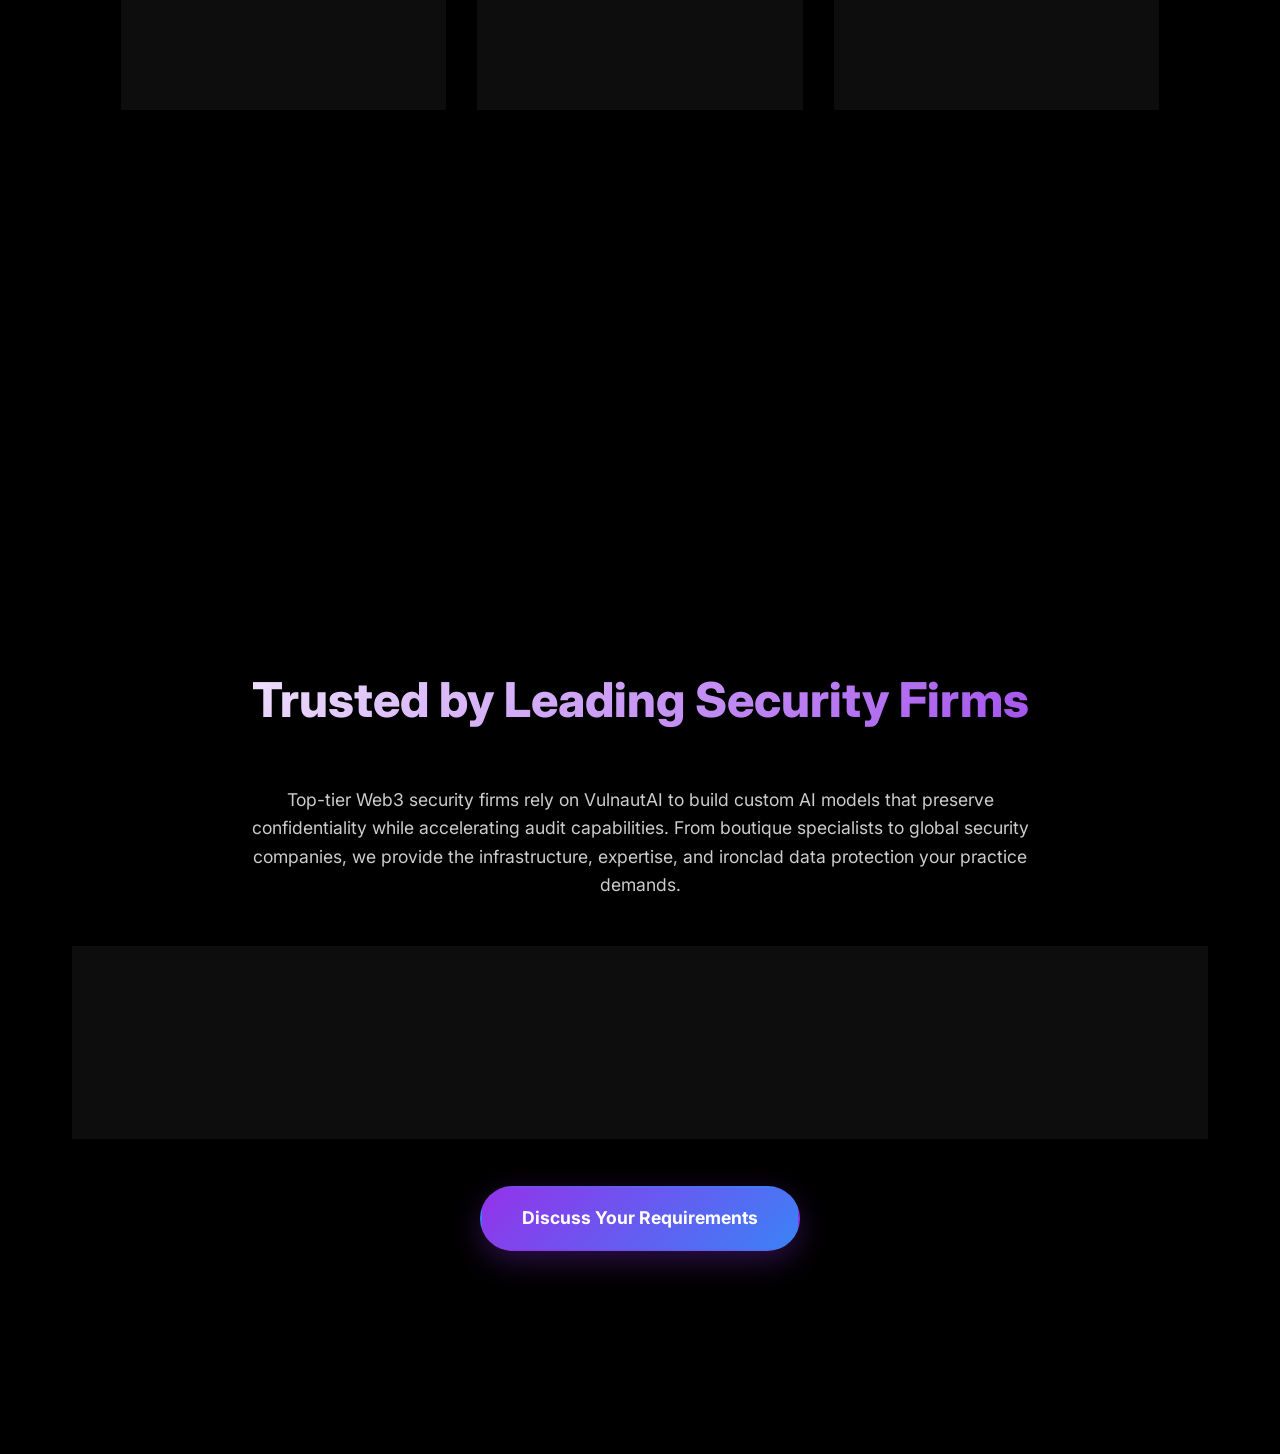
==== commit 4aaeae89: "fixed navbar mobile" ====
--- a/index.html
+++ b/index.html
@@ -1,3 +1,4 @@
+
 <!DOCTYPE html>
 <html lang="en">
 <head>
@@ -626,14 +627,14 @@
         </div>
         
         <div style="text-align: center;">
-            <a href="mailto:enterprise@vulnautai.com" class="cta-button">Discuss Your Requirements</a>
+            <a href="mailto:matt@vulnautai.com" class="cta-button">Discuss Your Requirements</a>
         </div>
     </section>
 
     <!-- Footer -->
     <footer>
         <p>&copy; 2025 VulnautAI Inc. All Rights Reserved. | SOC2 Type II Certified | <a href="#">Privacy Policy</a> | <a href="#">Security Documentation</a></p>
-        <p><a href="mailto:enterprise@vulnautai.com">enterprise@vulnautai.com</a> | Confidential inquiries welcome</p>
+        <p><a href="mailto:matt@vulnautai.com">enterprise@vulnautai.com</a> | Confidential inquiries welcome</p>
     </footer>
 </body>
 </html>
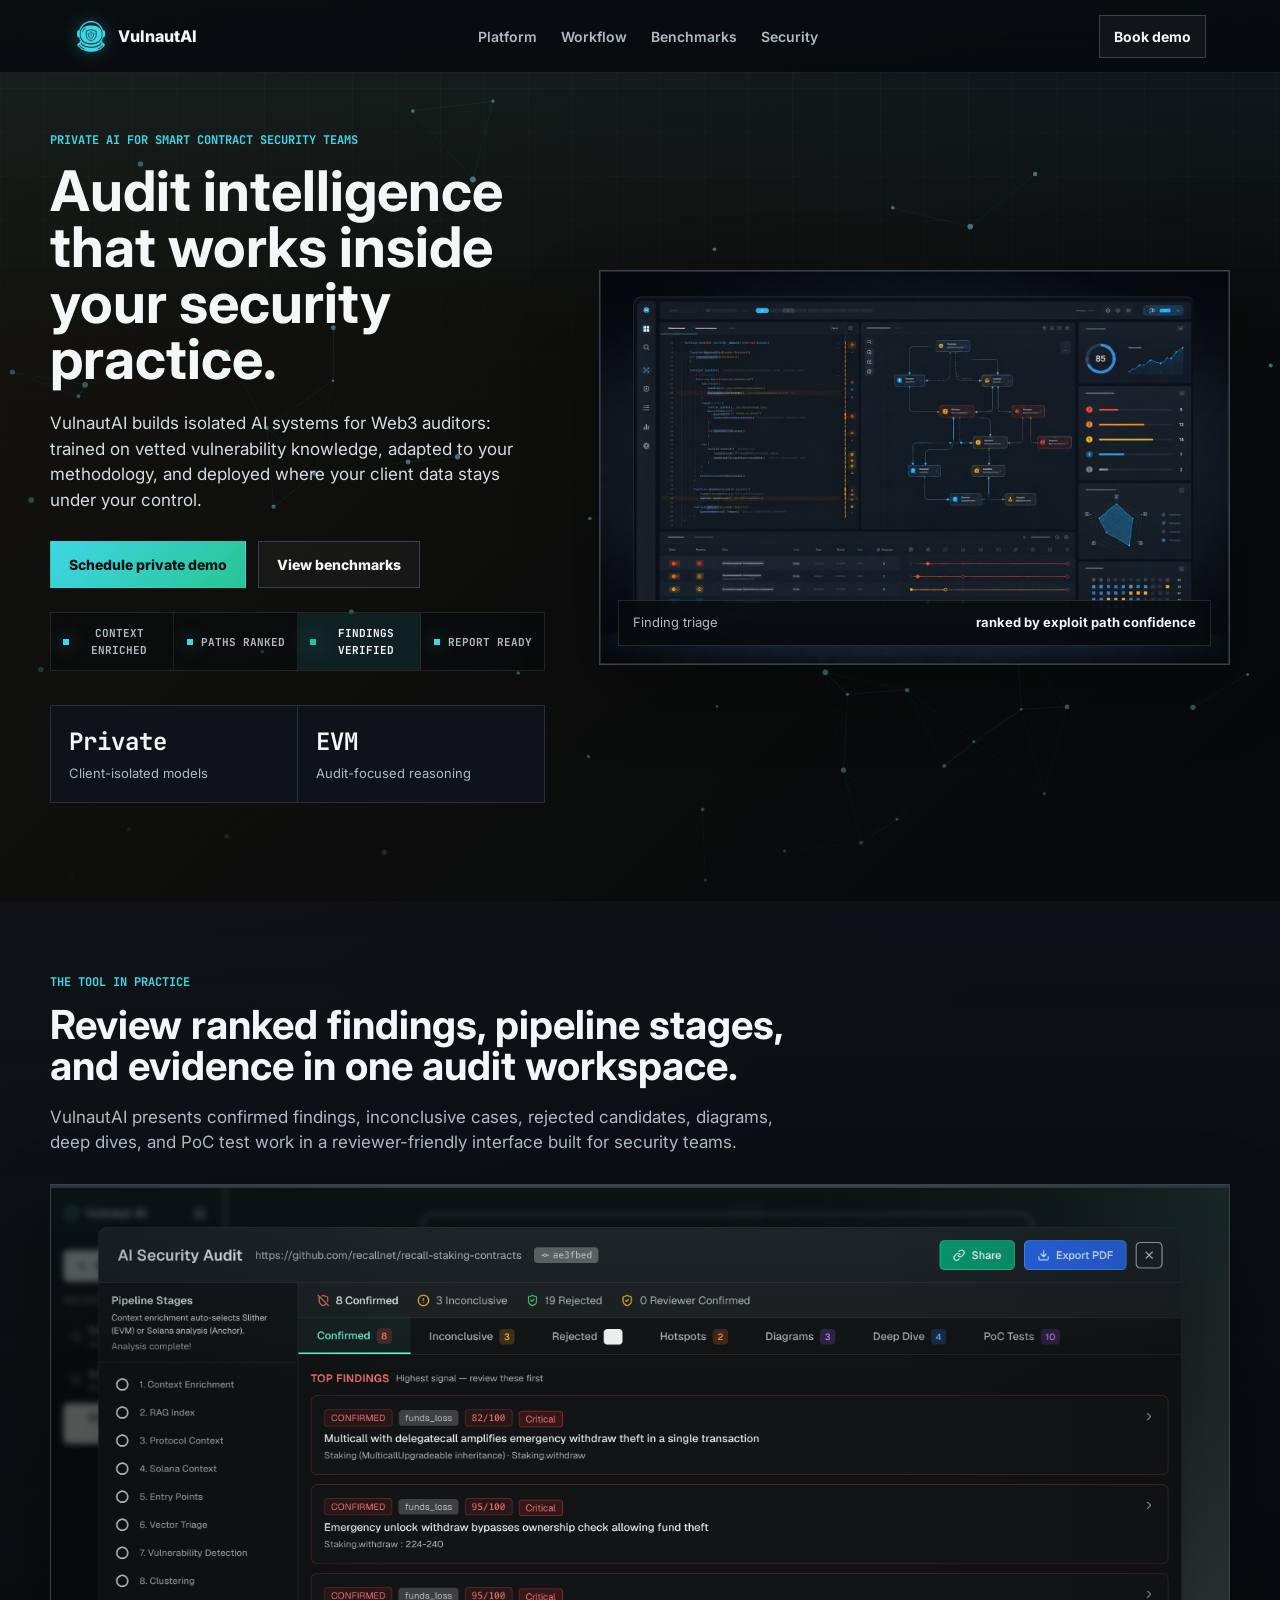
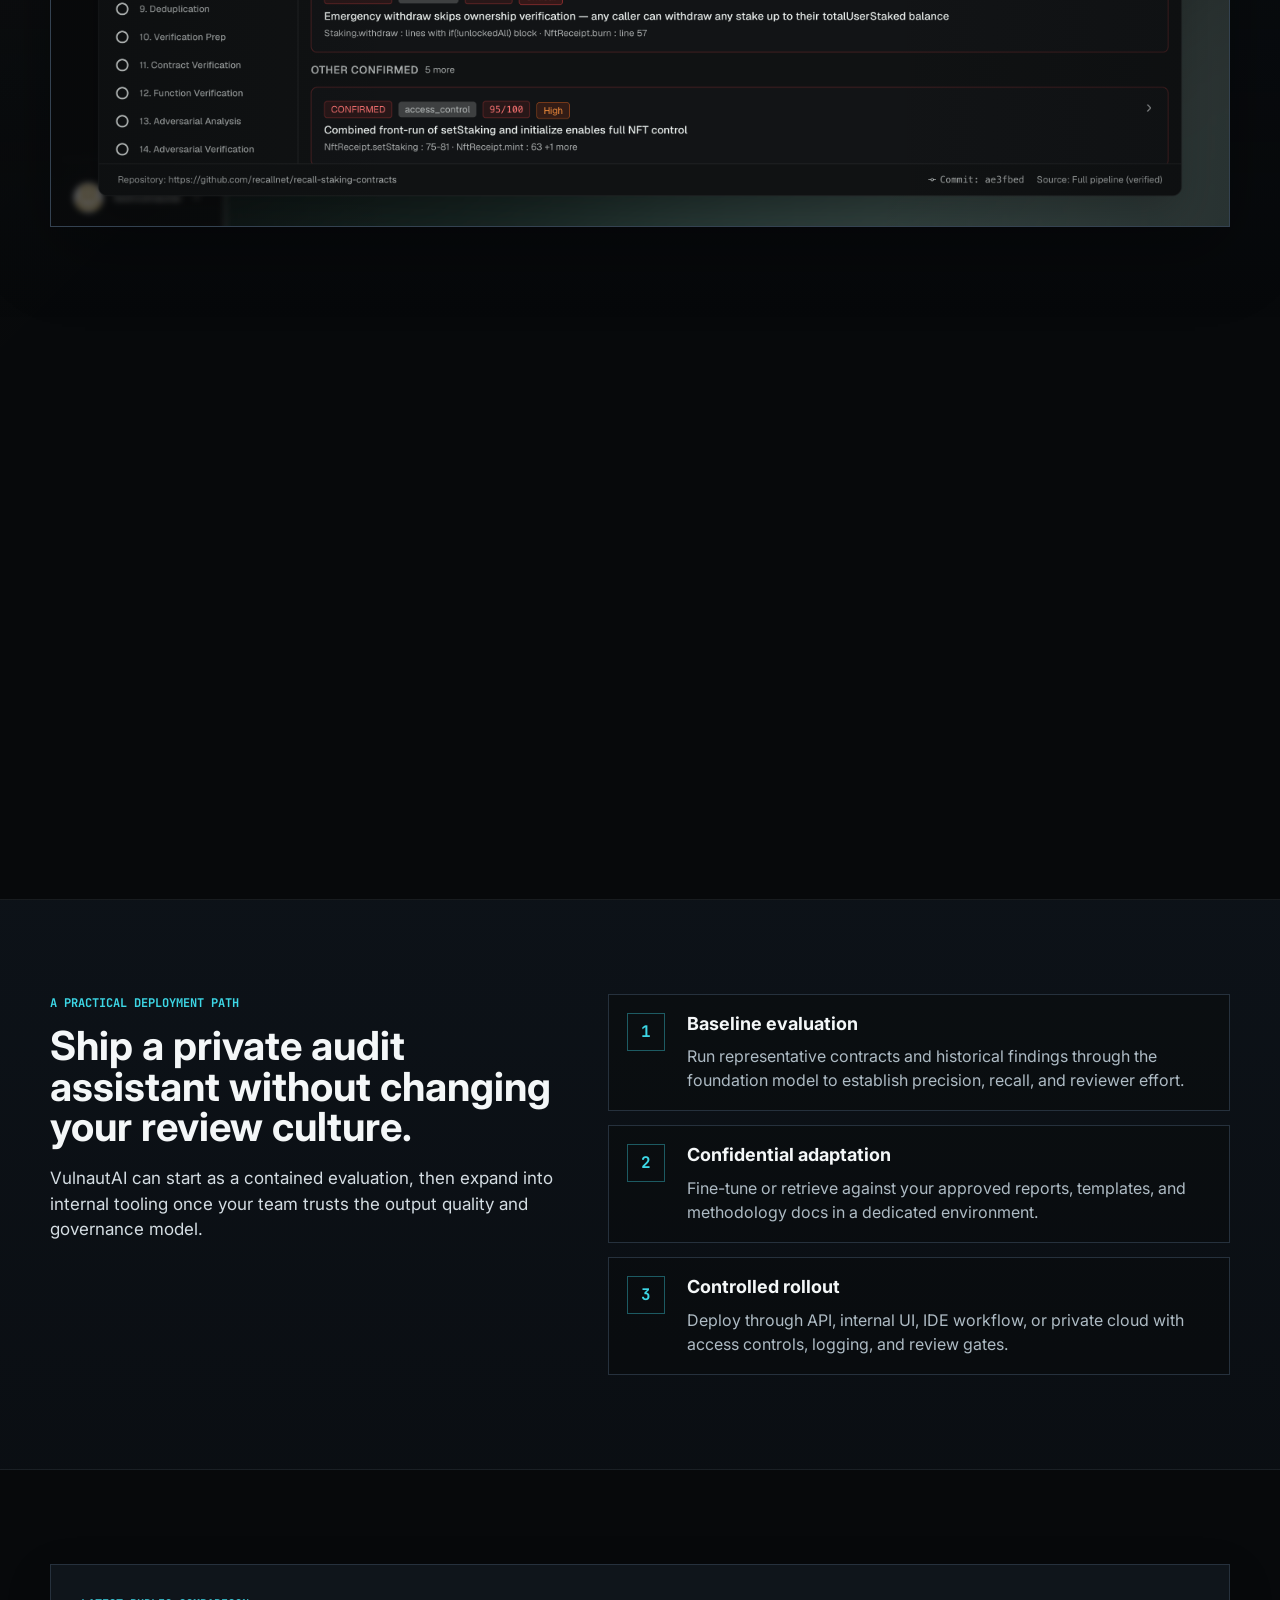
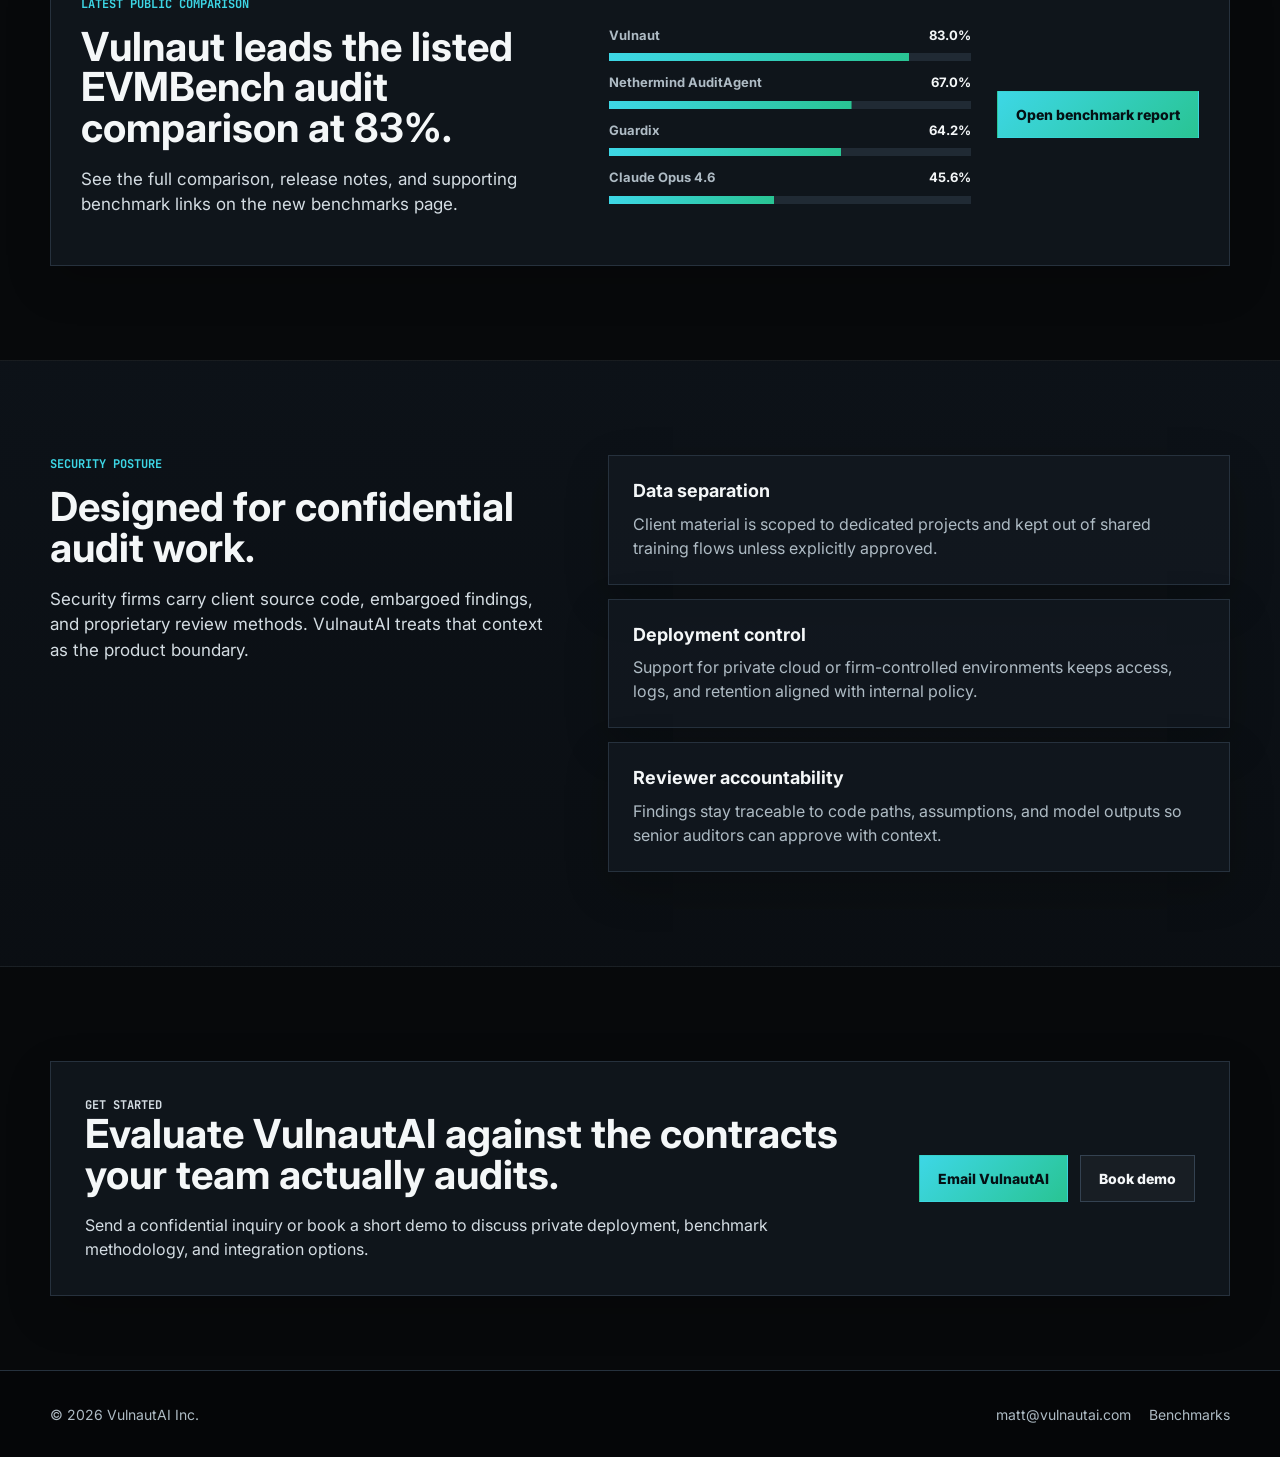
==== commit 82083582: "Update website" ====
--- a/index.html
+++ b/index.html
@@ -1,640 +1,239 @@
-
 <!DOCTYPE html>
 <html lang="en">
 <head>
-    <meta charset="UTF-8">
-    <meta name="viewport" content="width=device-width, initial-scale=1.0">
-    <title>VulnautAI Inc. - Enterprise AI Models for Web3 Security Firms</title>
-    <link rel="icon" type="image/png" href="favicon.png"/>
-    <link href="https://fonts.googleapis.com/css2?family=Inter:wght@300;400;500;600;700;800;900&family=JetBrains+Mono:wght@400;500;600;700&display=swap" rel="stylesheet">
-    <style>
-        /* Reset and base styles */
-        * {
-            margin: 0;
-            padding: 0;
-            box-sizing: border-box;
-        }
-
-        body {
-            font-family: 'Inter', sans-serif;
-            background: #000;
-            color: #fff;
-            overflow-x: hidden;
-            line-height: 1.6;
-        }
-
-        /* Animated background */
-        .bg-animation {
-            position: fixed;
-            top: 0;
-            left: 0;
-            width: 100%;
-            height: 100%;
-            z-index: -1;
-            background: radial-gradient(ellipse at center, 
-                rgba(147, 51, 234, 0.15) 0%, 
-                rgba(59, 130, 246, 0.08) 35%, 
-                transparent 70%),
-                linear-gradient(135deg, #000 0%, #0a0a1f 50%, #000 100%);
-        }
-
-        .floating-orbs {
-            position: absolute;
-            width: 100%;
-            height: 100%;
-            overflow: hidden;
-        }
-
-        .orb {
-            position: absolute;
-            border-radius: 50%;
-            filter: blur(1px);
-            animation: float 8s infinite ease-in-out;
-        }
-
-        .orb:nth-child(1) {
-            width: 300px;
-            height: 300px;
-            background: radial-gradient(circle, rgba(147, 51, 234, 0.3), transparent);
-            top: 20%;
-            left: -10%;
-            animation-delay: 0s;
-        }
-
-        .orb:nth-child(2) {
-            width: 200px;
-            height: 200px;
-            background: radial-gradient(circle, rgba(59, 130, 246, 0.25), transparent);
-            top: 60%;
-            right: -5%;
-            animation-delay: 2s;
-        }
-
-        .orb:nth-child(3) {
-            width: 150px;
-            height: 150px;
-            background: radial-gradient(circle, rgba(236, 72, 153, 0.2), transparent);
-            top: 80%;
-            left: 30%;
-            animation-delay: 4s;
-        }
-
-        @keyframes float {
-            0%, 100% { transform: translateY(0px) rotate(0deg); }
-            25% { transform: translateY(-20px) rotate(90deg); }
-            50% { transform: translateY(-10px) rotate(180deg); }
-            75% { transform: translateY(-15px) rotate(270deg); }
-        }
-
-        /* Header */
-        header {
-            position: fixed;
-            top: 0;
-            width: 100%;
-            z-index: 1000;
-            background: rgba(0, 0, 0, 0.8);
-            backdrop-filter: blur(20px);
-            border-bottom: 1px solid rgba(255, 255, 255, 0.1);
-            transition: all 0.3s ease;
-        }
-
-        nav {
-            display: flex;
-            justify-content: space-between;
-            align-items: center;
-            padding: 1rem 2rem;
-            max-width: 1400px;
-            margin: 0 auto;
-        }
-
-        .logo {
-            font-size: 1.8rem;
-            font-weight: 800;
-            background: linear-gradient(135deg, #9333ea 0%, #3b82f6 100%);
-            -webkit-background-clip: text;
-            -webkit-text-fill-color: transparent;
-            background-clip: text;
-        }
-
-        nav ul {
-            display: flex;
-            list-style: none;
-            gap: 2rem;
-        }
-
-        nav a {
-            color: rgba(255, 255, 255, 0.8);
-            text-decoration: none;
-            font-weight: 500;
-            transition: all 0.3s ease;
-            position: relative;
-        }
-
-        nav a::after {
-            content: '';
-            position: absolute;
-            bottom: -5px;
-            left: 0;
-            width: 0;
-            height: 2px;
-            background: linear-gradient(90deg, #9333ea, #3b82f6);
-            transition: width 0.3s ease;
-        }
-
-        nav a:hover {
-            color: #fff;
-        }
-
-        nav a:hover::after {
-            width: 100%;
-        }
-
-        /* Hero Section */
-        .hero {
-            min-height: 100vh;
-            display: flex;
-            flex-direction: column;
-            justify-content: center;
-            align-items: center;
-            text-align: center;
-            padding: 2rem;
-            position: relative;
-        }
-
-        .hero-content {
-            max-width: 800px;
-            z-index: 2;
-        }
-
-        .hero h1 {
-            font-size: clamp(2.5rem, 5vw, 4rem);
-            font-weight: 900;
-            margin-bottom: 1.5rem;
-            background: linear-gradient(135deg, #fff 0%, #9333ea 50%, #3b82f6 100%);
-            -webkit-background-clip: text;
-            -webkit-text-fill-color: transparent;
-            background-clip: text;
-            animation: glow 2s ease-in-out infinite alternate;
-        }
-
-        @keyframes glow {
-            from { filter: drop-shadow(0 0 20px rgba(147, 51, 234, 0.5)); }
-            to { filter: drop-shadow(0 0 40px rgba(59, 130, 246, 0.8)); }
-        }
-
-        .hero p {
-            font-size: 1.25rem;
-            color: rgba(255, 255, 255, 0.8);
-            margin-bottom: 2rem;
-            line-height: 1.6;
-        }
-
-        .cta-button {
-            display: inline-block;
-            padding: 1rem 2.5rem;
-            background: linear-gradient(135deg, #9333ea 0%, #3b82f6 100%);
-            color: white;
-            text-decoration: none;
-            border-radius: 50px;
-            font-weight: 700;
-            font-size: 1.1rem;
-            transition: all 0.3s ease;
-            box-shadow: 0 10px 30px rgba(147, 51, 234, 0.3);
-            border: 2px solid transparent;
-            position: relative;
-            overflow: hidden;
-        }
-
-        .cta-button::before {
-            content: '';
-            position: absolute;
-            top: 0;
-            left: -100%;
-            width: 100%;
-            height: 100%;
-            background: linear-gradient(90deg, transparent, rgba(255, 255, 255, 0.3), transparent);
-            transition: left 0.5s ease;
-        }
-
-        .cta-button:hover::before {
-            left: 100%;
-        }
-
-        .cta-button:hover {
-            transform: translateY(-2px);
-            box-shadow: 0 15px 40px rgba(147, 51, 234, 0.4);
-        }
-
-        /* Sections */
-        .section {
-            padding: 5rem 2rem;
-            max-width: 1200px;
-            margin: 0 auto;
-        }
-
-        .section h2 {
-            font-size: clamp(2rem, 4vw, 3rem);
-            font-weight: 800;
-            text-align: center;
-            margin-bottom: 3rem;
-            background: linear-gradient(135deg, #fff 0%, #9333ea 100%);
-            -webkit-background-clip: text;
-            -webkit-text-fill-color: transparent;
-            background-clip: text;
-        }
-
-        .section p {
-            font-size: 1.1rem;
-            color: rgba(255, 255, 255, 0.8);
-            text-align: center;
-            max-width: 800px;
-            margin: 0 auto 2rem;
-        }
-
-        /* Trust points */
-        .trust-points {
-            display: grid;
-            grid-template-columns: repeat(auto-fit, minmax(300px, 1fr));
-            gap: 2rem;
-            margin-top: 3rem;
-        }
-
-        .trust-point {
-            background: rgba(255, 255, 255, 0.05);
-            backdrop-filter: blur(10px);
-            padding: 2rem;
-            border-radius: 20px;
-            border: 1px solid rgba(255, 255, 255, 0.1);
-            transition: all 0.3s ease;
-            position: relative;
-            overflow: hidden;
-        }
-
-        .trust-point::before {
-            content: '';
-            position: absolute;
-            top: 0;
-            left: 0;
-            width: 100%;
-            height: 2px;
-            background: linear-gradient(90deg, #9333ea, #3b82f6, #ec4899);
-        }
-
-        .trust-point:hover {
-            transform: translateY(-5px);
-            background: rgba(255, 255, 255, 0.08);
-            box-shadow: 0 20px 40px rgba(147, 51, 234, 0.2);
-        }
-
-        .trust-point h3 {
-            font-size: 1.3rem;
-            font-weight: 700;
-            margin-bottom: 1rem;
-            color: #fff;
-        }
-
-        .trust-point p {
-            color: rgba(255, 255, 255, 0.7);
-            text-align: left;
-        }
-
-        /* Services grid */
-        .services-grid {
-            display: grid;
-            grid-template-columns: repeat(auto-fit, minmax(350px, 1fr));
-            gap: 2rem;
-            margin-top: 3rem;
-        }
-
-        .service-card {
-            background: linear-gradient(135deg, 
-                rgba(147, 51, 234, 0.1) 0%, 
-                rgba(59, 130, 246, 0.05) 100%);
-            backdrop-filter: blur(20px);
-            padding: 2.5rem;
-            border-radius: 25px;
-            border: 1px solid rgba(255, 255, 255, 0.1);
-            transition: all 0.4s ease;
-            position: relative;
-            overflow: hidden;
-        }
-
-        .service-card::before {
-            content: '';
-            position: absolute;
-            top: -50%;
-            left: -50%;
-            width: 200%;
-            height: 200%;
-            background: radial-gradient(circle, rgba(147, 51, 234, 0.1), transparent 70%);
-            transition: all 0.4s ease;
-            z-index: -1;
-        }
-
-        .service-card:hover::before {
-            top: -60%;
-            left: -60%;
-        }
-
-        .service-card:hover {
-            transform: translateY(-10px);
-            border-color: rgba(147, 51, 234, 0.3);
-            box-shadow: 0 25px 50px rgba(147, 51, 234, 0.2);
-        }
-
-        .service-card h3 {
-            font-size: 1.4rem;
-            font-weight: 700;
-            margin-bottom: 1rem;
-            color: #fff;
-        }
-
-        .service-card p {
-            color: rgba(255, 255, 255, 0.7);
-            text-align: left;
-            font-size: 1rem;
-        }
-
-        /* Form section */
-        .form-section {
-            background: linear-gradient(135deg, 
-                rgba(147, 51, 234, 0.1) 0%, 
-                rgba(59, 130, 246, 0.05) 100%);
-            backdrop-filter: blur(20px);
-            border-radius: 30px;
-            border: 1px solid rgba(255, 255, 255, 0.1);
-            padding: 3rem;
-            margin: 3rem 0;
-            text-align: center;
-        }
-
-        .form-section form {
-            max-width: 400px;
-            margin: 2rem auto;
-        }
-
-        .form-section input {
-            width: 100%;
-            padding: 1rem 1.5rem;
-            background: rgba(255, 255, 255, 0.05);
-            border: 2px solid rgba(255, 255, 255, 0.1);
-            border-radius: 15px;
-            color: white;
-            font-size: 1rem;
-            margin-bottom: 1rem;
-            transition: all 0.3s ease;
-        }
-
-        .form-section input:focus {
-            outline: none;
-            border-color: #9333ea;
-            background: rgba(255, 255, 255, 0.08);
-            box-shadow: 0 0 20px rgba(147, 51, 234, 0.3);
-        }
-
-        .form-section input::placeholder {
-            color: rgba(255, 255, 255, 0.5);
-        }
-
-        .testimonial {
-            background: rgba(255, 255, 255, 0.05);
-            backdrop-filter: blur(10px);
-            padding: 2rem;
-            border-radius: 20px;
-            border-left: 4px solid #9333ea;
-            margin: 3rem 0;
-            font-style: italic;
-        }
-
-        /* Footer */
-        footer {
-            background: rgba(0, 0, 0, 0.8);
-            backdrop-filter: blur(20px);
-            padding: 2rem;
-            text-align: center;
-            border-top: 1px solid rgba(255, 255, 255, 0.1);
-            color: rgba(255, 255, 255, 0.6);
-        }
-
-        footer a {
-            color: #9333ea;
-            text-decoration: none;
-            transition: color 0.3s ease;
-        }
-
-        footer a:hover {
-            color: #3b82f6;
-        }
-
-        /* Mobile responsiveness */
-        @media (max-width: 768px) {
-            nav {
-                padding: 1rem;
-            }
-            
-            nav ul {
-                gap: 1rem;
-            }
-            
-            .hero {
-                padding: 1rem;
-            }
-            
-            .section {
-                padding: 3rem 1rem;
-            }
-            
-            .services-grid {
-                grid-template-columns: 1fr;
-            }
-            
-            .trust-points {
-                grid-template-columns: 1fr;
-            }
-        }
-
-        /* Smooth scrolling */
-        html {
-            scroll-behavior: smooth;
-        }
-
-        /* Custom scrollbar */
-        ::-webkit-scrollbar {
-            width: 8px;
-        }
-
-        ::-webkit-scrollbar-track {
-            background: #000;
-        }
-
-        ::-webkit-scrollbar-thumb {
-            background: linear-gradient(135deg, #9333ea, #3b82f6);
-            border-radius: 4px;
-        }
-
-        ::-webkit-scrollbar-thumb:hover {
-            background: linear-gradient(135deg, #a855f7, #60a5fa);
-        }
-    </style>
+  <meta charset="UTF-8">
+  <meta name="viewport" content="width=device-width, initial-scale=1.0">
+  <meta name="description" content="VulnautAI builds private AI systems for smart contract security teams, combining isolated model deployments with measurable audit performance.">
+  <title>VulnautAI - Private AI for Web3 Security</title>
+  <meta name="theme-color" content="#07090b">
+  <link rel="icon" type="image/svg+xml" href="favicon.svg">
+  <meta property="og:type" content="website">
+  <meta property="og:site_name" content="VulnautAI">
+  <meta property="og:title" content="VulnautAI — Private AI for Web3 Security">
+  <meta property="og:description" content="Isolated AI systems for smart contract auditors: vetted vulnerability knowledge, your methodology, and deployment where client data stays under your control.">
+  <meta property="og:image" content="assets/security-workbench-hero.png">
+  <meta property="og:url" content="https://vulnautai.com/">
+  <meta name="twitter:card" content="summary_large_image">
+  <meta name="twitter:title" content="VulnautAI — Private AI for Web3 Security">
+  <meta name="twitter:description" content="Audit intelligence that works inside your security practice.">
+  <meta name="twitter:image" content="assets/security-workbench-hero.png">
+  <script>document.documentElement.classList.add("js");</script>
+  <link rel="preconnect" href="https://fonts.googleapis.com">
+  <link rel="preconnect" href="https://fonts.gstatic.com" crossorigin>
+  <link href="https://fonts.googleapis.com/css2?family=Inter:wght@400;500;600;700;800&family=JetBrains+Mono:wght@500;600;700&display=swap" rel="stylesheet">
+  <link rel="stylesheet" href="styles.css">
 </head>
 <body>
-    <div class="bg-animation">
-        <div class="floating-orbs">
-            <div class="orb"></div>
-            <div class="orb"></div>
-            <div class="orb"></div>
-        </div>
+  <header class="site-header">
+    <nav class="nav-shell" aria-label="Primary navigation">
+      <a class="brand" href="index.html" aria-label="VulnautAI home">
+        <img class="brand-mark" src="logo-mark.png" alt="" aria-hidden="true">
+        <span>VulnautAI</span>
+      </a>
+      <div class="nav-links">
+        <a href="#platform">Platform</a>
+        <a href="#workflow">Workflow</a>
+        <a href="benchmarks.html">Benchmarks</a>
+        <a href="#security">Security</a>
+      </div>
+      <a class="nav-cta" href="https://calendly.com/matt-vulnautai/30min">Book demo</a>
+    </nav>
+  </header>
+
+  <main>
+    <section class="hero section-band">
+      <canvas class="hero-net" aria-hidden="true"></canvas>
+      <div class="section-inner hero-grid">
+        <div class="hero-copy" data-reveal>
+          <p class="eyebrow">Private AI for smart contract security teams</p>
+          <h1>Audit intelligence that works inside your security practice.</h1>
+          <p class="hero-lede">VulnautAI builds isolated AI systems for Web3 auditors: trained on vetted vulnerability knowledge, adapted to your methodology, and deployed where your client data stays under your control.</p>
+          <div class="hero-actions">
+            <a class="button button-primary" href="https://calendly.com/matt-vulnautai/30min">Schedule private demo</a>
+            <a class="button button-secondary" href="benchmarks.html">View benchmarks</a>
+          </div>
+          <div class="signal-rail" aria-label="Audit signal flow">
+            <span>Context enriched</span>
+            <span>Paths ranked</span>
+            <span>Findings verified</span>
+            <span>Report ready</span>
+          </div>
+          <dl class="hero-metrics" aria-label="VulnautAI highlights">
+            <div>
+              <dt>Private</dt>
+              <dd>Client-isolated models</dd>
+            </div>
+            <div>
+              <dt>EVM</dt>
+              <dd>Audit-focused reasoning</dd>
+            </div>
+          </dl>
+        </div>
+        <div class="hero-visual" data-reveal data-tilt aria-label="AI security audit workbench preview">
+          <img src="assets/security-workbench-hero.png" alt="Security audit dashboard showing code review panes, vulnerability traces, and benchmark cards">
+          <div class="hero-visual-caption">
+            <span>Finding triage</span>
+            <strong>ranked by exploit path confidence</strong>
+          </div>
+        </div>
+      </div>
+    </section>
+
+    <section class="section-band product-proof-band">
+      <div class="section-inner product-proof">
+        <div class="product-proof-copy" data-reveal>
+          <p class="eyebrow">The tool in practice</p>
+          <h2>Review ranked findings, pipeline stages, and evidence in one audit workspace.</h2>
+          <p class="section-intro">VulnautAI presents confirmed findings, inconclusive cases, rejected candidates, diagrams, deep dives, and PoC test work in a reviewer-friendly interface built for security teams.</p>
+        </div>
+        <figure class="product-shot" data-reveal data-tilt>
+          <img src="assets/vulnaut-audit-ui.png" alt="VulnautAI security audit interface showing pipeline stages, confirmed findings, and export controls">
+        </figure>
+      </div>
+    </section>
+
+    <section id="platform" class="section-band">
+      <div class="section-inner split-section">
+        <div data-reveal>
+          <p class="eyebrow">Built for auditors, not generic chat</p>
+          <h2>From vulnerability signal to review-ready evidence.</h2>
+        </div>
+        <p class="section-intro" data-reveal>The platform is designed around how security firms actually work: private client context, repeatable methodology, explainable finding evidence, and measurable model performance.</p>
+      </div>
+
+      <div class="section-inner feature-grid">
+        <article class="feature-card" data-reveal>
+          <span class="feature-kicker">01</span>
+          <h3>Private model rooms</h3>
+          <p>Dedicated environments for each firm keep methodology, audit reports, and client material isolated throughout tuning, evaluation, and deployment.</p>
+        </article>
+        <article class="feature-card" data-reveal>
+          <span class="feature-kicker">02</span>
+          <h3>Evidence-first findings</h3>
+          <p>Outputs are structured around exploit path, affected code, impact, assumptions, and remediation notes so auditors can review instead of rewrite.</p>
+        </article>
+        <article class="feature-card" data-reveal>
+          <span class="feature-kicker">03</span>
+          <h3>Benchmark ledger</h3>
+          <p>Model releases are compared against public EVM audit tasks and peer systems so performance claims stay tied to visible measurements.</p>
+        </article>
+      </div>
+    </section>
+
+    <section id="workflow" class="section-band band-muted">
+      <div class="section-inner workflow-layout">
+        <div class="workflow-copy" data-reveal>
+          <p class="eyebrow">A practical deployment path</p>
+          <h2>Ship a private audit assistant without changing your review culture.</h2>
+          <p class="section-intro">VulnautAI can start as a contained evaluation, then expand into internal tooling once your team trusts the output quality and governance model.</p>
+        </div>
+        <ol class="process-list">
+          <li data-reveal>
+            <span>1</span>
+            <div>
+              <h3>Baseline evaluation</h3>
+              <p>Run representative contracts and historical findings through the foundation model to establish precision, recall, and reviewer effort.</p>
+            </div>
+          </li>
+          <li data-reveal>
+            <span>2</span>
+            <div>
+              <h3>Confidential adaptation</h3>
+              <p>Fine-tune or retrieve against your approved reports, templates, and methodology docs in a dedicated environment.</p>
+            </div>
+          </li>
+          <li data-reveal>
+            <span>3</span>
+            <div>
+              <h3>Controlled rollout</h3>
+              <p>Deploy through API, internal UI, IDE workflow, or private cloud with access controls, logging, and review gates.</p>
+            </div>
+          </li>
+        </ol>
+      </div>
+    </section>
+
+    <section class="section-band">
+      <div class="section-inner benchmark-teaser" data-reveal>
+        <div>
+          <p class="eyebrow">Latest public comparison</p>
+          <h2>Vulnaut leads the listed EVMBench audit comparison at 83%.</h2>
+          <p class="section-intro">See the full comparison, release notes, and supporting benchmark links on the new benchmarks page.</p>
+        </div>
+        <div class="mini-bars" aria-label="Top benchmark scores">
+          <div class="mini-bar">
+            <span>Vulnaut</span>
+            <strong>83.0%</strong>
+            <i style="--value: 83%"></i>
+          </div>
+          <div class="mini-bar">
+            <span>Nethermind AuditAgent</span>
+            <strong>67.0%</strong>
+            <i style="--value: 67%"></i>
+          </div>
+          <div class="mini-bar">
+            <span>Guardix</span>
+            <strong>64.2%</strong>
+            <i style="--value: 64.2%"></i>
+          </div>
+          <div class="mini-bar">
+            <span>Claude Opus 4.6</span>
+            <strong>45.6%</strong>
+            <i style="--value: 45.6%"></i>
+          </div>
+        </div>
+        <a class="button button-primary" href="benchmarks.html">Open benchmark report</a>
+      </div>
+    </section>
+
+    <section id="security" class="section-band band-muted">
+      <div class="section-inner security-grid">
+        <div data-reveal>
+          <p class="eyebrow">Security posture</p>
+          <h2>Designed for confidential audit work.</h2>
+          <p class="section-intro">Security firms carry client source code, embargoed findings, and proprietary review methods. VulnautAI treats that context as the product boundary.</p>
+        </div>
+        <div class="security-points">
+          <article data-reveal>
+            <h3>Data separation</h3>
+            <p>Client material is scoped to dedicated projects and kept out of shared training flows unless explicitly approved.</p>
+          </article>
+          <article data-reveal>
+            <h3>Deployment control</h3>
+            <p>Support for private cloud or firm-controlled environments keeps access, logs, and retention aligned with internal policy.</p>
+          </article>
+          <article data-reveal>
+            <h3>Reviewer accountability</h3>
+            <p>Findings stay traceable to code paths, assumptions, and model outputs so senior auditors can approve with context.</p>
+          </article>
+        </div>
+      </div>
+    </section>
+
+    <section class="section-band contact-band">
+      <div class="section-inner contact-panel" data-reveal>
+        <div>
+          <p class="eyebrow">Get started</p>
+          <h2>Evaluate VulnautAI against the contracts your team actually audits.</h2>
+          <p>Send a confidential inquiry or book a short demo to discuss private deployment, benchmark methodology, and integration options.</p>
+        </div>
+        <div class="contact-actions">
+          <a class="button button-primary" href="mailto:matt@vulnautai.com">Email VulnautAI</a>
+          <a class="button button-secondary" href="https://calendly.com/matt-vulnautai/30min">Book demo</a>
+        </div>
+      </div>
+    </section>
+  </main>
+
+  <footer class="site-footer">
+    <div class="section-inner footer-inner">
+      <p>&copy; 2026 VulnautAI Inc.</p>
+      <div>
+        <a href="mailto:matt@vulnautai.com">matt@vulnautai.com</a>
+        <a href="benchmarks.html">Benchmarks</a>
+      </div>
     </div>
-
-    <!-- Header -->
-    <header>
-        <nav>
-            <div class="logo">VulnautAI Inc.</div>
-            <ul>
-                <li><a href="#home">Home</a></li>
-                <li><a href="#approach">Our Approach</a></li>
-                <li><a href="#services">Services</a></li>
-                <li><a href="#security">Privacy & Security</a></li>
-                <li><a href="#connect">Get Started</a></li>
-            </ul>
-        </nav>
-    </header>
-
-    <!-- Hero Section -->
-    <section id="home" class="hero">
-        <div class="hero-content">
-            <h1>Private AI Models for Web3 Security Firms</h1>
-            <p>Deploy your own custom AI assistant, trained exclusively on your audit methodologies and findings. VulnautAI builds isolated, proprietary models that preserve your confidentiality agreements while amplifying your team's expertise across every engagement.</p>
-            <a href="https://calendly.com/matt-vulnautai/30min" class="cta-button">Schedule Private Demo</a>
-        </div>
-    </section>
-
-    <!-- Approach Section -->
-    <section id="approach" class="section">
-        <h2>Your Data Stays Yours. Your Model Stays Private.</h2>
-        <p>Every VulnautAI deployment creates a completely isolated AI model trained exclusively on your firm's proprietary data. We begin with our battle-tested foundation model—trained on 200,000+ publicly disclosed vulnerabilities—then fine-tune it using only your internal audit reports, code reviews, and methodology documents. The result is an AI assistant that understands your unique approach, maintains your client confidentiality, and amplifies your team's institutional knowledge.</p>
-        
-        <div class="trust-points">
-            <div class="trust-point">
-                <h3>🔒 Zero Data Mixing</h3>
-                <p>Your training data never combines with other clients. Each model is architecturally isolated and trained in dedicated environments.</p>
-            </div>
-            <div class="trust-point">
-                <h3>🏢 Your Infrastructure, Your Control</h3>
-                <p>Models can be deployed on your premises, in your cloud environment, or in isolated VPC instances that you control.</p>
-            </div>
-            <div class="trust-point">
-                <h3>📋 Audit Trail & Compliance</h3>
-                <p>Complete logs of data handling, model training, and deployment processes. SOC2 Type II certified with audit documentation available.</p>
-            </div>
-        </div>
-    </section>
-
-    <!-- Services Section -->
-    <section id="services" class="section">
-        <h2>End-to-End Custom Model Development</h2>
-        <div class="services-grid">
-            <div class="service-card">
-                <h3>Foundation Model Access</h3>
-                <p>Start with our pre-trained model covering 200,000+ smart contract vulnerabilities across Ethereum, Solana, Polygon, and emerging chains—all from public disclosures and CVE databases.</p>
-            </div>
-            <div class="service-card">
-                <h3>Confidential Fine-Tuning</h3>
-                <p>Your historical audit reports, internal findings, and methodology documents train your private model—processed in isolated environments with strict data handling protocols.</p>
-            </div>
-            <div class="service-card">
-                <h3>Private Deployment Options</h3>
-                <p>Deploy on your infrastructure, in dedicated cloud instances, or air-gapped environments. Full administrative control over model access and usage logging.</p>
-            </div>
-            <div class="service-card">
-                <h3>Integration & Workflow</h3>
-                <p>Custom APIs, IDE plugins, and workflow integrations built to your specifications. Seamless embedding into existing audit processes without disrupting established procedures.</p>
-            </div>
-            <div class="service-card">
-                <h3>Ongoing Model Evolution</h3>
-                <p>Regular updates using your new audit findings and emerging vulnerability patterns. Your model continuously learns from your growing expertise while maintaining strict data isolation.</p>
-            </div>
-            <div class="service-card">
-                <h3>24/7 Technical Support</h3>
-                <p>Dedicated engineering support for model maintenance, infrastructure management, and custom feature development. Direct access to our technical team when you need it.</p>
-            </div>
-        </div>
-    </section>
-
-    <!-- Security Section -->
-    <section id="security" class="section">
-        <div class="form-section">
-            <h2>Enterprise Security & Confidentiality</h2>
-            <div class="trust-points">
-                <div class="trust-point">
-                    <h3>Data Isolation Guarantees</h3>
-                    <p>Your training data is processed in dedicated, ephemeral environments that are destroyed after model training. No persistent storage of client-sensitive information.</p>
-                </div>
-                <div class="trust-point">
-                    <h3>NDA & Legal Protections</h3>
-                    <p>Comprehensive confidentiality agreements covering all aspects of your data, methodologies, and client information. Legal frameworks designed for audit firm requirements.</p>
-                </div>
-                <div class="trust-point">
-                    <h3>Compliance Documentation</h3>
-                    <p>Full audit trails, compliance certifications, and detailed documentation of data handling processes for your regulatory and client reporting requirements.</p>
-                </div>
-            </div>
-            
-            <p style="margin-top: 3rem; font-weight: 500; font-size: 1.1rem;">
-                Ready to explore how a private AI model can enhance your audit capabilities while maintaining the highest confidentiality standards?
-            </p>
-            
-            <form 
-              action="https://docs.google.com/forms/d/1ZzXvONjDc6UuIdNzsk_VhUL-uqfkQpL7TNCrUVBEZjs/formResponse" 
-              method="POST" 
-              target="hidden_iframe" 
-              onsubmit="showThankYou()">
-                <input 
-                  type="email" 
-                  name="entry.916841319" 
-                  placeholder="Enter your business email for confidential consultation" 
-                  required>
-                <button type="submit" class="cta-button">Request Confidential Consultation</button>
-            </form>
-            <iframe name="hidden_iframe" id="hidden_iframe" style="display:none;"></iframe>
-            <div id="whitelist-success" style="display:none; color: #25b45b; margin-top: 15px; font-weight: 600;">
-                Thank you. A senior team member will contact you within 24 hours to discuss your requirements under NDA.
-            </div>
-        </div>
-    </section>
-
-    <script>
-    function showThankYou() {
-        setTimeout(function() {
-            document.querySelector('form[action^="https://docs.google.com/forms"]').style.display = 'none';
-            document.getElementById('whitelist-success').style.display = 'block';
-        }, 250);
-    }
-    </script>
-
-    <!-- Connect Section -->
-    <section id="connect" class="section">
-        <h2>Trusted by Leading Security Firms</h2>
-        <p>Top-tier Web3 security firms rely on VulnautAI to build custom AI models that preserve confidentiality while accelerating audit capabilities. From boutique specialists to global security companies, we provide the infrastructure, expertise, and ironclad data protection your practice demands.</p>
-        
-        <div class="testimonial">
-            <p style="margin: 0; font-size: 1.1rem; color: rgba(255, 255, 255, 0.8);">
-                "VulnautAI built us a private model trained on five years of our audit reports. It understands our methodology better than junior auditors and has cut our initial review time by 40% while maintaining the same quality standards."
-            </p>
-            <p style="margin: 15px 0 0 0; font-weight: 600; color: #9333ea; font-style: normal;">
-                — Senior Partner, Leading DeFi Security Firm
-            </p>
-        </div>
-        
-        <div style="text-align: center;">
-            <a href="mailto:matt@vulnautai.com" class="cta-button">Discuss Your Requirements</a>
-        </div>
-    </section>
-
-    <!-- Footer -->
-    <footer>
-        <p>&copy; 2025 VulnautAI Inc. All Rights Reserved. | SOC2 Type II Certified | <a href="#">Privacy Policy</a> | <a href="#">Security Documentation</a></p>
-        <p><a href="mailto:matt@vulnautai.com">enterprise@vulnautai.com</a> | Confidential inquiries welcome</p>
-    </footer>
+  </footer>
+  <script src="app.js" defer></script>
 </body>
-</html>+</html>
--- a/styles.css
+++ b/styles.css
@@ -0,0 +1,1338 @@
+:root {
+  --bg: #07090b;
+  --bg-elevated: #0d1116;
+  --bg-muted: #10161d;
+  --panel: #131a22;
+  --panel-strong: #18212b;
+  --line: #26313d;
+  --line-strong: #344251;
+  --text: #f4f7f8;
+  --muted: #aebbc4;
+  --muted-strong: #d4dde3;
+  --cyan: #3dd7e6;
+  --teal: #29c493;
+  --amber: #f2b84b;
+  --red: #ee6c5d;
+  --blue: #6ba6ff;
+  --shadow: 0 24px 70px rgba(0, 0, 0, 0.32);
+  --max: 1180px;
+}
+
+* {
+  box-sizing: border-box;
+}
+
+html {
+  scroll-behavior: smooth;
+}
+
+body {
+  margin: 0;
+  font-family: "Inter", system-ui, -apple-system, BlinkMacSystemFont, "Segoe UI", sans-serif;
+  color: var(--text);
+  background:
+    linear-gradient(180deg, rgba(61, 215, 230, 0.08) 0, transparent 340px),
+    linear-gradient(135deg, rgba(242, 184, 75, 0.06) 0, transparent 34%),
+    var(--bg);
+  line-height: 1.5;
+  overflow-x: hidden;
+}
+
+body::before {
+  content: "";
+  position: fixed;
+  inset: 0;
+  pointer-events: none;
+  background-image:
+    linear-gradient(rgba(255,255,255,0.025) 1px, transparent 1px),
+    linear-gradient(90deg, rgba(255,255,255,0.025) 1px, transparent 1px);
+  background-size: 44px 44px;
+  mask-image: linear-gradient(to bottom, black, transparent 70%);
+}
+
+img {
+  display: block;
+  max-width: 100%;
+}
+
+a {
+  color: inherit;
+}
+
+.site-header {
+  position: sticky;
+  top: 0;
+  z-index: 20;
+  border-bottom: 1px solid rgba(255,255,255,0.08);
+  background: rgba(7, 9, 11, 0.82);
+  backdrop-filter: blur(18px);
+}
+
+.nav-shell {
+  max-width: var(--max);
+  margin: 0 auto;
+  min-height: 72px;
+  padding: 0 24px;
+  display: flex;
+  align-items: center;
+  justify-content: space-between;
+  gap: 24px;
+}
+
+.brand {
+  display: inline-flex;
+  align-items: center;
+  gap: 10px;
+  text-decoration: none;
+  font-weight: 800;
+  letter-spacing: 0;
+}
+
+.brand-mark {
+  width: 34px;
+  height: 34px;
+  display: block;
+  object-fit: contain;
+  filter: drop-shadow(0 0 9px rgba(61, 215, 230, 0.4));
+}
+
+.nav-links {
+  display: flex;
+  align-items: center;
+  gap: 24px;
+  color: var(--muted);
+  font-size: 14px;
+  font-weight: 600;
+}
+
+.nav-links a,
+.site-footer a {
+  text-decoration: none;
+}
+
+.nav-links a:hover,
+.site-footer a:hover {
+  color: var(--cyan);
+}
+
+.nav-cta {
+  border: 1px solid var(--line-strong);
+  padding: 10px 14px;
+  text-decoration: none;
+  font-weight: 700;
+  font-size: 14px;
+  background: rgba(255,255,255,0.04);
+}
+
+.nav-cta:hover {
+  border-color: var(--cyan);
+  color: var(--cyan);
+}
+
+.section-band {
+  position: relative;
+  padding: 94px 24px;
+}
+
+.band-muted {
+  background: linear-gradient(180deg, rgba(16, 22, 29, 0.72), rgba(13, 17, 22, 0.72));
+  border-top: 1px solid rgba(255,255,255,0.06);
+  border-bottom: 1px solid rgba(255,255,255,0.06);
+}
+
+.section-inner {
+  max-width: var(--max);
+  margin: 0 auto;
+}
+
+.hero {
+  padding-top: 54px;
+  min-height: calc(100vh - 72px);
+  display: grid;
+  align-items: center;
+}
+
+.hero-grid {
+  display: grid;
+  grid-template-columns: minmax(0, 0.88fr) minmax(360px, 1.12fr);
+  gap: 54px;
+  align-items: center;
+}
+
+.hero-copy {
+  max-width: 680px;
+}
+
+.eyebrow {
+  margin: 0 0 14px;
+  color: var(--cyan);
+  font-family: "JetBrains Mono", monospace;
+  font-size: 12px;
+  font-weight: 700;
+  letter-spacing: 0;
+  text-transform: uppercase;
+}
+
+h1,
+h2,
+h3,
+p {
+  margin-top: 0;
+}
+
+h1 {
+  margin-bottom: 24px;
+  font-size: 56px;
+  line-height: 1;
+  letter-spacing: 0;
+}
+
+h2 {
+  margin-bottom: 18px;
+  font-size: 40px;
+  line-height: 1.02;
+  letter-spacing: 0;
+}
+
+h3 {
+  margin-bottom: 10px;
+  font-size: 18px;
+  line-height: 1.2;
+  letter-spacing: 0;
+}
+
+.hero-lede,
+.section-intro {
+  color: var(--muted-strong);
+  font-size: 17px;
+}
+
+.hero-lede {
+  max-width: 620px;
+  margin-bottom: 28px;
+}
+
+.hero-actions,
+.contact-actions {
+  display: flex;
+  flex-wrap: wrap;
+  gap: 12px;
+  align-items: center;
+}
+
+.signal-rail {
+  position: relative;
+  margin-top: 24px;
+  display: grid;
+  grid-template-columns: repeat(4, minmax(0, 1fr));
+  border: 1px solid rgba(255,255,255,0.10);
+  background: rgba(7, 9, 11, 0.46);
+  overflow: hidden;
+}
+
+.signal-rail::before {
+  content: "";
+  position: absolute;
+  inset: 0;
+  width: 32%;
+  background: linear-gradient(90deg, transparent, rgba(61, 215, 230, 0.16), transparent);
+  transform: translateX(-120%);
+  animation: signal-sweep 5.8s ease-in-out infinite;
+}
+
+.signal-rail span {
+  position: relative;
+  display: flex;
+  align-items: center;
+  justify-content: center;
+  gap: 8px;
+  padding: 12px;
+  border-right: 1px solid rgba(255,255,255,0.08);
+  color: var(--muted);
+  font-family: "JetBrains Mono", monospace;
+  font-size: 11px;
+  font-weight: 700;
+  text-transform: uppercase;
+  text-align: center;
+}
+
+.signal-rail span:last-child {
+  border-right: 0;
+}
+
+.signal-rail span::before {
+  content: "";
+  flex: none;
+  width: 6px;
+  height: 6px;
+  background: var(--cyan);
+  box-shadow: 0 0 18px rgba(61, 215, 230, 0.72);
+}
+
+.button {
+  display: inline-flex;
+  align-items: center;
+  justify-content: center;
+  min-height: 46px;
+  padding: 12px 18px;
+  border: 1px solid transparent;
+  text-decoration: none;
+  font-weight: 800;
+  font-size: 14px;
+  transition: transform 160ms ease, border-color 160ms ease, background 160ms ease;
+}
+
+.button:hover {
+  transform: translateY(-1px);
+}
+
+.button-primary {
+  color: #051014;
+  background: linear-gradient(135deg, var(--cyan), var(--teal));
+}
+
+.button-secondary {
+  color: var(--text);
+  background: rgba(255,255,255,0.04);
+  border-color: var(--line-strong);
+}
+
+.button-secondary:hover {
+  border-color: var(--amber);
+}
+
+.hero-metrics {
+  margin: 34px 0 0;
+  display: grid;
+  grid-template-columns: repeat(2, minmax(0, 1fr));
+  gap: 1px;
+  border: 1px solid var(--line);
+  background: var(--line);
+}
+
+.hero-metrics div {
+  padding: 18px;
+  background: rgba(13, 17, 22, 0.92);
+}
+
+.hero-metrics dt {
+  margin-bottom: 4px;
+  color: var(--text);
+  font-family: "JetBrains Mono", monospace;
+  font-size: 24px;
+  font-weight: 700;
+}
+
+.hero-metrics dd {
+  margin: 0;
+  color: var(--muted);
+  font-size: 13px;
+}
+
+.hero-visual {
+  position: relative;
+  border: 1px solid var(--line-strong);
+  background: var(--panel);
+  box-shadow: var(--shadow);
+  overflow: hidden;
+}
+
+.hero-visual::before {
+  content: "";
+  position: absolute;
+  z-index: 1;
+  inset: 0;
+  background: linear-gradient(100deg, transparent 12%, rgba(61, 215, 230, 0.12) 48%, transparent 82%);
+  mix-blend-mode: screen;
+  transform: translateX(-115%);
+  animation: lens-pass 7s ease-in-out infinite;
+  pointer-events: none;
+}
+
+.hero-visual img {
+  width: 100%;
+  aspect-ratio: 16 / 10;
+  object-fit: cover;
+}
+
+.hero-visual::after {
+  content: "";
+  position: absolute;
+  inset: 0;
+  border: 1px solid rgba(255,255,255,0.12);
+  pointer-events: none;
+}
+
+.hero-visual-caption {
+  position: absolute;
+  left: 18px;
+  right: 18px;
+  bottom: 18px;
+  display: flex;
+  justify-content: space-between;
+  gap: 14px;
+  padding: 12px 14px;
+  border: 1px solid rgba(255,255,255,0.12);
+  background: rgba(7, 9, 11, 0.78);
+  backdrop-filter: blur(12px);
+  font-size: 13px;
+  color: var(--muted);
+}
+
+.hero-visual-caption strong {
+  color: var(--text);
+}
+
+.split-section,
+.workflow-layout,
+.security-grid,
+.contact-panel,
+.benchmark-hero,
+.resource-grid {
+  display: grid;
+  grid-template-columns: minmax(0, 0.82fr) minmax(0, 1fr);
+  gap: 48px;
+  align-items: start;
+}
+
+.feature-grid {
+  display: grid;
+  grid-template-columns: repeat(3, minmax(0, 1fr));
+  gap: 16px;
+  margin-top: 34px;
+}
+
+.feature-card,
+.security-points article,
+.resource-card,
+.scoreboard,
+.contact-panel,
+.method-card,
+.benchmark-teaser {
+  border: 1px solid var(--line);
+  background: rgba(19, 26, 34, 0.76);
+  box-shadow: 0 16px 42px rgba(0,0,0,0.20);
+}
+
+.feature-card,
+.security-points article,
+.resource-card,
+.method-card {
+  padding: 24px;
+}
+
+.feature-kicker {
+  display: block;
+  margin-bottom: 28px;
+  color: var(--amber);
+  font-family: "JetBrains Mono", monospace;
+  font-size: 13px;
+  font-weight: 700;
+}
+
+.feature-card p,
+.security-points p,
+.process-list p,
+.resource-card p,
+.method-card p,
+.product-proof-copy .section-intro {
+  margin-bottom: 0;
+  color: var(--muted);
+}
+
+.product-proof-band {
+  padding-top: 72px;
+  background: linear-gradient(180deg, rgba(16, 22, 29, 0.64), rgba(7, 9, 11, 0));
+}
+
+.product-proof {
+  display: grid;
+  gap: 28px;
+}
+
+.product-proof-copy {
+  max-width: 760px;
+}
+
+.product-shot {
+  position: relative;
+  margin: 0;
+  border: 1px solid var(--line-strong);
+  background: #0b0f12;
+  box-shadow: var(--shadow);
+  overflow: hidden;
+}
+
+.product-shot img {
+  width: 100%;
+  aspect-ratio: 16 / 8.7;
+  object-fit: cover;
+  object-position: center top;
+}
+
+.product-shot::after {
+  content: "";
+  position: absolute;
+  inset: 0;
+  pointer-events: none;
+  background:
+    linear-gradient(180deg, rgba(61, 215, 230, 0.05), transparent 32%),
+    linear-gradient(90deg, rgba(7, 9, 11, 0.32), transparent 30%, transparent 70%, rgba(7, 9, 11, 0.28));
+}
+
+.shot-hud {
+  position: absolute;
+  z-index: 2;
+  top: 18px;
+  right: 18px;
+  display: flex;
+  align-items: center;
+  gap: 10px;
+  border: 1px solid rgba(61, 215, 230, 0.34);
+  background: rgba(7, 9, 11, 0.76);
+  padding: 10px 12px;
+  color: var(--muted);
+  font-family: "JetBrains Mono", monospace;
+  font-size: 11px;
+  text-transform: uppercase;
+  backdrop-filter: blur(12px);
+}
+
+.shot-hud strong {
+  color: var(--cyan);
+}
+
+.shot-scan {
+  position: absolute;
+  z-index: 2;
+  left: 0;
+  right: 0;
+  top: 0;
+  height: 2px;
+  background: linear-gradient(90deg, transparent, var(--cyan), var(--amber), transparent);
+  box-shadow: 0 0 24px rgba(61, 215, 230, 0.7);
+  animation: vertical-scan 6.4s ease-in-out infinite;
+}
+
+.process-list {
+  list-style: none;
+  margin: 0;
+  padding: 0;
+  display: grid;
+  gap: 14px;
+}
+
+.process-list li {
+  display: grid;
+  grid-template-columns: 44px 1fr;
+  gap: 16px;
+  padding: 18px;
+  border: 1px solid var(--line);
+  background: rgba(7, 9, 11, 0.36);
+}
+
+.process-list span {
+  width: 38px;
+  height: 38px;
+  display: grid;
+  place-items: center;
+  color: var(--cyan);
+  border: 1px solid rgba(61, 215, 230, 0.38);
+  font-family: "JetBrains Mono", monospace;
+  font-weight: 700;
+}
+
+.benchmark-teaser {
+  padding: 30px;
+  display: grid;
+  grid-template-columns: minmax(0, 1fr) minmax(280px, 0.72fr) auto;
+  gap: 26px;
+  align-items: center;
+}
+
+.mini-bars {
+  display: grid;
+  gap: 12px;
+}
+
+.mini-bar {
+  display: grid;
+  grid-template-columns: minmax(0, 1fr) auto;
+  gap: 8px 16px;
+  color: var(--muted);
+  font-size: 13px;
+  font-weight: 700;
+}
+
+.mini-bar strong {
+  color: var(--text);
+}
+
+.mini-bar i {
+  grid-column: 1 / -1;
+  height: 8px;
+  background: linear-gradient(90deg, var(--cyan), var(--teal)) left / var(--value) 100% no-repeat, #202a34;
+}
+
+.security-points {
+  display: grid;
+  gap: 14px;
+}
+
+.contact-band {
+  padding-bottom: 74px;
+}
+
+.contact-panel {
+  padding: 34px;
+  grid-template-columns: minmax(0, 1fr) auto;
+  align-items: center;
+}
+
+.contact-panel p {
+  margin-bottom: 0;
+  color: var(--muted-strong);
+}
+
+.site-footer {
+  border-top: 1px solid var(--line);
+  background: #050608;
+  color: var(--muted);
+  font-size: 14px;
+}
+
+.footer-inner {
+  min-height: 86px;
+  display: flex;
+  align-items: center;
+  justify-content: space-between;
+  gap: 24px;
+}
+
+.footer-inner p {
+  margin: 0;
+}
+
+.footer-inner div {
+  display: flex;
+  gap: 18px;
+}
+
+.benchmark-hero {
+  align-items: center;
+}
+
+.benchmark-hero-card {
+  border: 1px solid rgba(61, 215, 230, 0.34);
+  background:
+    linear-gradient(145deg, rgba(61, 215, 230, 0.14), rgba(242, 184, 75, 0.08)),
+    var(--panel);
+  padding: 30px;
+}
+
+.benchmark-score {
+  display: flex;
+  align-items: baseline;
+  gap: 12px;
+  margin-bottom: 20px;
+}
+
+.benchmark-score strong {
+  font-family: "JetBrains Mono", monospace;
+  font-size: 88px;
+  line-height: 1;
+}
+
+.benchmark-score span {
+  color: var(--muted);
+  font-weight: 700;
+}
+
+.benchmark-stats {
+  display: grid;
+  grid-template-columns: repeat(2, minmax(0, 1fr));
+  gap: 1px;
+  border: 1px solid var(--line);
+  background: var(--line);
+}
+
+.benchmark-stats div {
+  padding: 18px;
+  background: rgba(7, 9, 11, 0.38);
+}
+
+.benchmark-stats dt {
+  color: var(--muted);
+  font-size: 12px;
+  font-weight: 700;
+  text-transform: uppercase;
+}
+
+.benchmark-stats dd {
+  margin: 4px 0 0;
+  color: var(--text);
+  font-family: "JetBrains Mono", monospace;
+  font-size: 20px;
+  font-weight: 700;
+}
+
+.resource-grid {
+  grid-template-columns: repeat(3, minmax(0, 1fr));
+}
+
+.resource-card {
+  display: flex;
+  min-height: 220px;
+  flex-direction: column;
+  justify-content: space-between;
+  text-decoration: none;
+}
+
+.resource-card:hover {
+  border-color: var(--cyan);
+}
+
+.resource-card span {
+  color: var(--amber);
+  font-family: "JetBrains Mono", monospace;
+  font-size: 12px;
+  font-weight: 700;
+  text-transform: uppercase;
+}
+
+.resource-card strong {
+  color: var(--cyan);
+  font-size: 14px;
+}
+
+.scoreboard {
+  padding: 12px;
+}
+
+.score-row {
+  display: grid;
+  grid-template-columns: minmax(170px, 0.95fr) minmax(0, 1.25fr) minmax(140px, 1fr) 76px;
+  gap: 18px;
+  align-items: center;
+  padding: 15px 14px;
+  border-bottom: 1px solid rgba(255,255,255,0.07);
+}
+
+.score-row:last-child {
+  border-bottom: 0;
+}
+
+.score-entity {
+  min-width: 0;
+}
+
+.score-entity strong,
+.score-model strong {
+  display: block;
+}
+
+.score-entity span,
+.score-model span {
+  display: block;
+  color: var(--muted);
+  font-size: 13px;
+}
+
+.score-bar {
+  height: 14px;
+  background: #202a34;
+  position: relative;
+  overflow: hidden;
+}
+
+.score-bar i {
+  position: absolute;
+  inset: 0 auto 0 0;
+  width: var(--value);
+  background: linear-gradient(90deg, var(--cyan), var(--teal));
+}
+
+.score-row.leader .score-bar i {
+  background: linear-gradient(90deg, var(--amber), var(--cyan));
+}
+
+.score-value {
+  color: var(--text);
+  font-family: "JetBrains Mono", monospace;
+  font-weight: 700;
+  text-align: right;
+}
+
+.method-grid {
+  display: grid;
+  grid-template-columns: repeat(3, minmax(0, 1fr));
+  gap: 16px;
+}
+
+.comparison-page {
+  color: #edf4f6;
+  background:
+    linear-gradient(180deg, rgba(61, 215, 230, 0.10), transparent 360px),
+    linear-gradient(135deg, rgba(242, 184, 75, 0.08) 0, transparent 30%),
+    #091014;
+}
+
+.comparison-page::before {
+  display: none;
+}
+
+.comparison-page .brand {
+  color: var(--text);
+}
+
+.comparison-main {
+  max-width: 1240px;
+  margin: 0 auto;
+  padding: 76px 28px 104px;
+}
+
+.comparison-intro {
+  display: grid;
+  grid-template-columns: minmax(0, 0.95fr) minmax(280px, 0.55fr);
+  gap: 34px;
+  align-items: center;
+  margin-bottom: 30px;
+}
+
+.comparison-intro h1 {
+  margin-bottom: 22px;
+  color: #f6fbfc;
+  font-size: 56px;
+  line-height: 1.05;
+}
+
+.comparison-intro p {
+  margin-bottom: 0;
+  color: #b9c8d0;
+  font-size: 20px;
+}
+
+.comparison-kicker {
+  color: var(--cyan);
+  font-family: "JetBrains Mono", monospace;
+  font-size: 12px;
+  font-weight: 700;
+  text-transform: uppercase;
+}
+
+.report-links {
+  display: grid;
+  gap: 10px;
+  border: 1px solid rgba(255,255,255,0.12);
+  background: rgba(255,255,255,0.045);
+  padding: 14px;
+}
+
+.report-links a {
+  min-height: 42px;
+  display: inline-flex;
+  align-items: center;
+  justify-content: space-between;
+  border: 1px solid rgba(255,255,255,0.12);
+  background: rgba(7, 9, 11, 0.34);
+  color: #e9f3f5;
+  padding: 10px 12px;
+  text-decoration: none;
+  font-size: 13px;
+  font-weight: 800;
+}
+
+.report-links a::after {
+  content: "Open";
+  color: var(--cyan);
+  font-family: "JetBrains Mono", monospace;
+  font-size: 11px;
+  text-transform: uppercase;
+}
+
+.report-links a:hover {
+  border-color: var(--cyan);
+}
+
+.comparison-summary {
+  display: grid;
+  grid-template-columns: repeat(3, minmax(0, 1fr));
+  gap: 1px;
+  margin-bottom: 16px;
+  border: 1px solid rgba(255,255,255,0.12);
+  background: rgba(255,255,255,0.12);
+}
+
+.comparison-summary div {
+  position: relative;
+  min-height: 94px;
+  padding: 20px;
+  background:
+    linear-gradient(135deg, rgba(61, 215, 230, 0.10), transparent 52%),
+    rgba(7, 9, 11, 0.58);
+  overflow: hidden;
+}
+
+.comparison-summary div::after {
+  content: "";
+  position: absolute;
+  right: 18px;
+  bottom: 16px;
+  width: 72px;
+  height: 18px;
+  background:
+    linear-gradient(90deg, rgba(61, 215, 230, 0.12) 20%, transparent 20% 32%, rgba(61, 215, 230, 0.28) 32% 56%, transparent 56% 66%, rgba(242, 184, 75, 0.42) 66%);
+  opacity: 0.75;
+}
+
+.comparison-summary span {
+  display: block;
+  margin-bottom: 12px;
+  color: #9fb0ba;
+  font-family: "JetBrains Mono", monospace;
+  font-size: 12px;
+  font-weight: 700;
+  text-transform: uppercase;
+}
+
+.comparison-summary strong {
+  color: #f7fbfc;
+  font-family: "JetBrains Mono", monospace;
+  font-size: 32px;
+  line-height: 1;
+}
+
+.detection-board {
+  display: grid;
+  counter-reset: rank;
+  gap: 10px;
+  border: 1px solid rgba(255,255,255,0.12);
+  background:
+    linear-gradient(180deg, rgba(19, 26, 34, 0.92), rgba(9, 16, 20, 0.94));
+  padding: 16px;
+  box-shadow: var(--shadow);
+}
+
+.detection-row {
+  counter-increment: rank;
+  min-height: 86px;
+  display: grid;
+  grid-template-columns: minmax(250px, 0.78fr) minmax(280px, 1.5fr) 86px;
+  gap: 22px;
+  align-items: center;
+  border: 1px solid rgba(255,255,255,0.08);
+  background: rgba(255,255,255,0.035);
+  padding: 18px 20px;
+  transition: border-color 180ms ease, background 180ms ease, transform 180ms ease;
+}
+
+.detection-row:hover {
+  border-color: rgba(61, 215, 230, 0.32);
+  background: rgba(61, 215, 230, 0.055);
+  transform: translateX(3px);
+}
+
+.detection-row.leader {
+  min-height: 92px;
+  border-color: rgba(61, 215, 230, 0.45);
+  background:
+    linear-gradient(90deg, rgba(61, 215, 230, 0.18), rgba(41, 196, 147, 0.10)),
+    rgba(5, 8, 10, 0.9);
+  color: #fff;
+  box-shadow: inset 4px 0 0 var(--cyan);
+}
+
+.competitor {
+  min-width: 0;
+  display: grid;
+  grid-template-columns: 34px minmax(0, 1fr);
+  gap: 18px;
+  align-items: center;
+}
+
+.competitor-mark {
+  width: 34px;
+  height: 34px;
+  display: grid;
+  place-items: center;
+  border: 1px solid rgba(255,255,255,0.10);
+  background: rgba(255,255,255,0.04);
+  color: #9fb0ba;
+  font-family: "JetBrains Mono", monospace;
+  font-weight: 800;
+  font-size: 0;
+}
+
+.competitor-mark::before {
+  content: counter(rank, decimal-leading-zero);
+  font-size: 12px;
+}
+
+.leader .competitor-mark {
+  border-color: rgba(61, 215, 230, 0.5);
+  color: var(--cyan);
+}
+
+.competitor strong {
+  display: block;
+  color: #f5fbfc;
+  font-size: 20px;
+  line-height: 1.15;
+}
+
+.competitor small {
+  display: block;
+  margin-top: 8px;
+  color: #9fb0ba;
+  font-size: 15px;
+}
+
+.competitor em {
+  display: inline-flex;
+  align-items: center;
+  margin-left: 6px;
+  border: 1px solid rgba(61, 215, 230, 0.38);
+  color: var(--cyan);
+  padding: 2px 6px;
+  font-style: normal;
+  font-size: 12px;
+  line-height: 1.2;
+  text-transform: uppercase;
+}
+
+.detection-track {
+  height: 14px;
+  overflow: hidden;
+  border: 1px solid rgba(255,255,255,0.08);
+  background: rgba(255,255,255,0.07);
+}
+
+.leader .detection-track {
+  background: rgba(255,255,255,0.12);
+}
+
+.detection-track i {
+  display: block;
+  width: var(--value);
+  height: 100%;
+  background: linear-gradient(90deg, #758390, #c6d0d7);
+}
+
+.leader .detection-track i {
+  background: linear-gradient(90deg, var(--amber), var(--cyan), var(--teal));
+}
+
+.score {
+  color: #f7fbfc;
+  font-family: "JetBrains Mono", monospace;
+  font-size: 20px;
+  text-align: right;
+}
+
+.leader .score {
+  color: var(--cyan);
+}
+
+.comparison-footer {
+  background: #07090b;
+  color: var(--muted);
+}
+
+/* --- Interaction layer (progressive enhancement) --- */
+
+/* Scroll reveal: only hide when JS is present so no-JS users see everything */
+.js [data-reveal] {
+  opacity: 0;
+  transform: translateY(20px);
+  transition: opacity 0.7s ease, transform 0.7s cubic-bezier(0.22, 0.61, 0.36, 1);
+}
+
+.js [data-reveal].is-visible {
+  opacity: 1;
+  transform: none;
+}
+
+/* Hero attack-surface constellation */
+.hero {
+  overflow: hidden;
+}
+
+.hero-net {
+  position: absolute;
+  inset: 0;
+  z-index: 0;
+  width: 100%;
+  height: 100%;
+  pointer-events: none;
+  opacity: 0.9;
+  mask-image: radial-gradient(135% 110% at 72% 28%, #000 38%, transparent 82%);
+  -webkit-mask-image: radial-gradient(135% 110% at 72% 28%, #000 38%, transparent 82%);
+}
+
+.hero .section-inner {
+  position: relative;
+  z-index: 1;
+}
+
+/* Pointer tilt on showcase panels */
+[data-tilt] {
+  transition: transform 320ms cubic-bezier(0.22, 0.61, 0.36, 1);
+  transform-style: preserve-3d;
+  will-change: transform;
+}
+
+/* Active audit pipeline */
+.signal-rail span {
+  transition: color 0.45s ease, background 0.45s ease;
+}
+
+.signal-rail span.active {
+  color: var(--text);
+  background: rgba(61, 215, 230, 0.10);
+}
+
+.signal-rail span.active::before {
+  background: var(--teal);
+  box-shadow: 0 0 22px rgba(61, 215, 230, 0.95);
+}
+
+@media (prefers-reduced-motion: reduce) {
+  .js [data-reveal] {
+    opacity: 1;
+    transform: none;
+    transition: none;
+  }
+
+  [data-tilt] {
+    transition: none;
+  }
+}
+
+@keyframes signal-sweep {
+  0%, 18% {
+    transform: translateX(-120%);
+  }
+  58%, 100% {
+    transform: translateX(330%);
+  }
+}
+
+@keyframes lens-pass {
+  0%, 22% {
+    transform: translateX(-115%);
+  }
+  62%, 100% {
+    transform: translateX(115%);
+  }
+}
+
+@keyframes vertical-scan {
+  0%, 16% {
+    transform: translateY(0);
+    opacity: 0;
+  }
+  24% {
+    opacity: 1;
+  }
+  72% {
+    opacity: 1;
+  }
+  86%, 100% {
+    transform: translateY(520px);
+    opacity: 0;
+  }
+}
+
+@media (prefers-reduced-motion: reduce) {
+  .signal-rail::before,
+  .hero-visual::before,
+  .shot-scan {
+    animation: none;
+    display: none;
+  }
+
+  .detection-row {
+    transition: none;
+  }
+}
+
+@media (max-width: 980px) {
+  .nav-shell {
+    min-height: auto;
+    padding: 16px 20px;
+    flex-wrap: wrap;
+  }
+
+  .nav-links {
+    order: 3;
+    width: 100%;
+    gap: 14px;
+    overflow-x: auto;
+    padding-bottom: 2px;
+  }
+
+  .hero {
+    min-height: auto;
+  }
+
+  h1 {
+    font-size: 48px;
+  }
+
+  h2 {
+    font-size: 34px;
+  }
+
+  .benchmark-score strong {
+    font-size: 72px;
+  }
+
+  .hero-grid,
+  .split-section,
+  .workflow-layout,
+  .security-grid,
+  .contact-panel,
+  .benchmark-hero,
+  .benchmark-teaser {
+    grid-template-columns: 1fr;
+  }
+
+  .feature-grid,
+  .resource-grid,
+  .method-grid {
+    grid-template-columns: 1fr;
+  }
+
+  .benchmark-teaser {
+    align-items: stretch;
+  }
+
+  .comparison-main {
+    padding: 48px 18px 72px;
+  }
+
+  .comparison-intro {
+    grid-template-columns: 1fr;
+    align-items: start;
+  }
+
+  .report-links {
+    justify-content: flex-start;
+  }
+
+  .comparison-summary {
+    grid-template-columns: 1fr;
+  }
+
+  .detection-row {
+    grid-template-columns: minmax(0, 1fr);
+    gap: 14px;
+  }
+
+  .score {
+    text-align: left;
+  }
+}
+
+@media (max-width: 640px) {
+  .section-band {
+    padding: 64px 18px;
+  }
+
+  .nav-cta {
+    display: none;
+  }
+
+  h1 {
+    font-size: 36px;
+  }
+
+  h2 {
+    font-size: 34px;
+  }
+
+  .benchmark-score strong {
+    font-size: 60px;
+  }
+
+  .hero-metrics,
+  .benchmark-stats {
+    grid-template-columns: 1fr;
+  }
+
+  .hero-visual-caption {
+    position: static;
+    display: block;
+  }
+
+  .score-row {
+    grid-template-columns: 1fr;
+    gap: 8px;
+  }
+
+  .score-value {
+    text-align: left;
+  }
+
+  .footer-inner,
+  .footer-inner div,
+  .contact-actions {
+    align-items: flex-start;
+    flex-direction: column;
+  }
+
+  .button {
+    width: 100%;
+  }
+
+  .signal-rail {
+    grid-template-columns: 1fr 1fr;
+  }
+
+  .signal-rail span:nth-child(2) {
+    border-right: 0;
+  }
+
+  .signal-rail span {
+    font-size: 10px;
+  }
+
+  .product-shot img {
+    aspect-ratio: 1.35 / 1;
+  }
+
+  .shot-hud {
+    left: 12px;
+    right: 12px;
+    top: 12px;
+    justify-content: space-between;
+    gap: 6px;
+    font-size: 10px;
+  }
+
+  .comparison-intro h1 {
+    font-size: 36px;
+  }
+
+  .comparison-intro p {
+    font-size: 18px;
+  }
+
+  .detection-row {
+    min-height: 0;
+    padding: 18px;
+  }
+
+  .competitor {
+    grid-template-columns: 28px minmax(0, 1fr);
+    gap: 12px;
+  }
+
+  .competitor strong {
+    font-size: 18px;
+  }
+
+  .competitor small {
+    font-size: 14px;
+  }
+}
